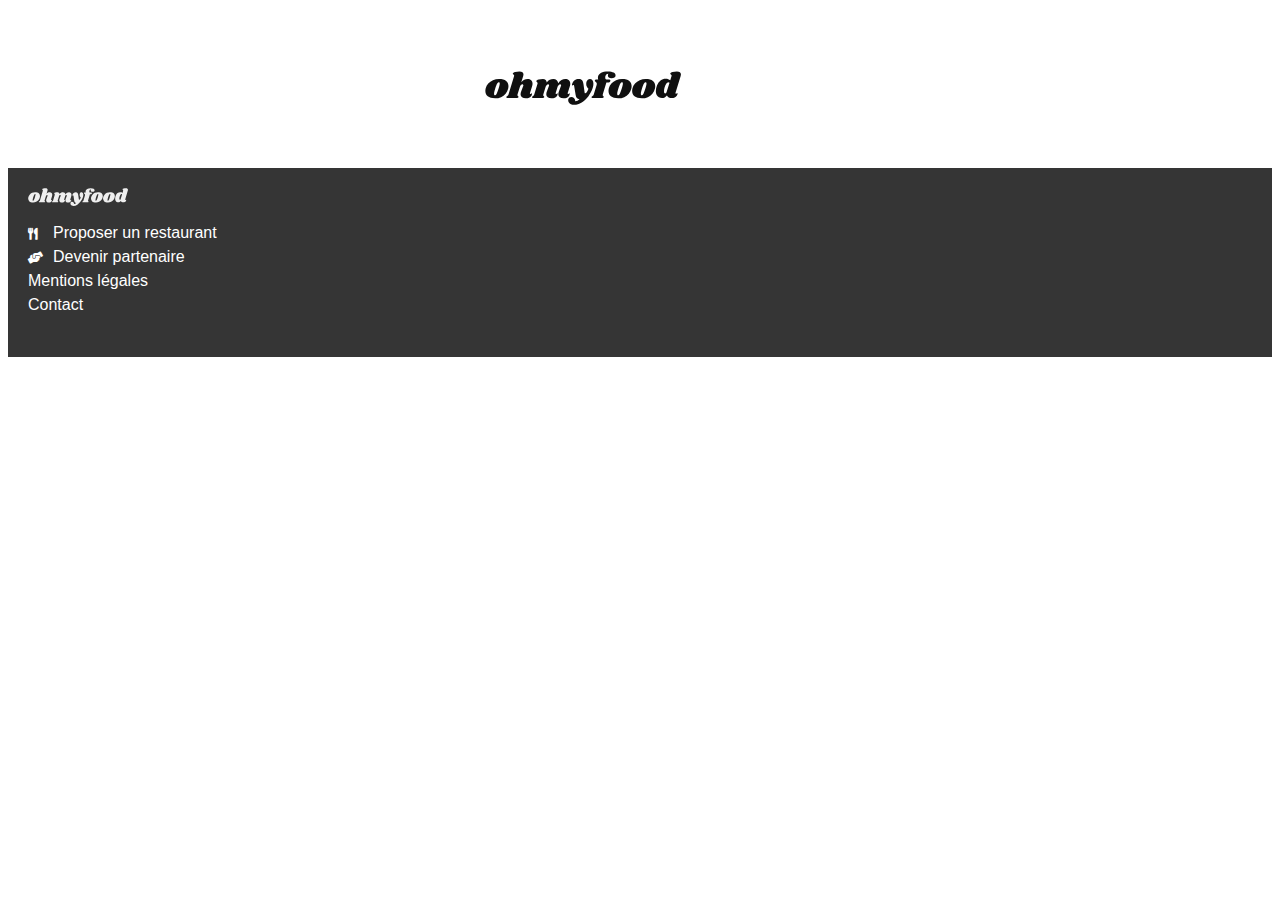
==== index.html @ 8a323921 "html" ====
<!DOCTYPE html>
<html lang=en>

<head>
  <meta charset="utf-8"> 
  <meta name="viewport" content="width=device-width, initial-scale=1">    
  <title>Oh my food!</title>
  <link rel="stylesheet" href="fontawesome-free-5.15.2-web/css/all.css">
  <link rel="preconnect" href="https://fonts.gstatic.com">
  <link href="https://fonts.googleapis.com/css2?family=Shrikhand&display=swap" rel="stylesheet">
  <link rel="stylesheet" href="CSS/desktop.css">      
  <link rel="stylesheet" media="all and (max-width: 768px)" href="CSS/tablette.css">
  <link rel="stylesheet" media="all and (max-width: 425px)" href="CSS/phone.css">
</head>
<body>

    <header>
       <img class="logo" src=" images/logo/ohmyfood@2x.svg" alt= "Logo"/>  
    </header>
    <main></main>
    <footer>      
       <img class="logo" src=" images/logo/ohmyfood@2x.svg" alt= "Logo"/>
       
       <a href="#"><i class="fas fa-utensils fa-xs"></i>Proposer un restaurant</a>
       <a href="#"><i class="fas fa-hands-helping fa-xs"></i>Devenir partenaire</a>
       <a href="#">Mentions légales</a>
       <a href="#">Contact</a>
      
    </footer>
</body>
</html>
---- CSS/desktop.css ----
header 
{
    display: flex;
    justify-content: center;
    padding: 5%;
}

footer 
{
    display: flex;
    flex-direction: column;
    background-color: #353535;
    padding: 20px;
    padding-bottom: 40px;
	
}

footer img
{
    filter: invert(1);
    width: 100px;
    padding-bottom: 15px;


}

footer a 
{
    color: white;
    padding: 3px 0px;
    text-decoration: none;
}

footer i
{
width:15px;
padding-right:10px;
}

*
{
    font-family: 'Roboto',sans-serif;
}

h1
{
    font-family: 'Shrikhand',sans-serif;
    font-weight: 100;

}

h3
{
   font-weight: 100;
   font-size: initial;
   
}

h4
{

margin:0px 0px 5px 0px;

}
header img
{


padding: 0px 30% 0px 20%;
}
header a
{
align-self: center;
color:black;
}


#CARTE
{
  background-color: #f6f6f6;
  border-radius: 30px 30px 0px 0px;
  padding: 10px;


}

#TITRE 
{
  display:flex;
  justify-content: space-between;
}

#TITRE a
{
  align-self: center;
  color:#959595; 
}

#COMMANDER {
    display: flex;
    justify-content: center;
    margin-bottom: 50px;
}
#COMMANDER input
{
  border-radius: 30px;
  color:white;
   background: linear-gradient(174deg,#FF79DA,#9356DC); 
  padding: 13px 40px;
  border: none;
  box-shadow: 1px 6px 14px grey;
}

section
{
  margin-bottom: 30px;
}
.CONTAINER
{
    margin-bottom: 15px;
}
article
{
  background-color:white ;
  border-radius: 15px;
  padding: 10px

}

.infos {
    display: flex;
    justify-content: space-between;
}

.DETAILS  
{
  color: grey;
}

.PRIX
{
  font-weight: bold;
}
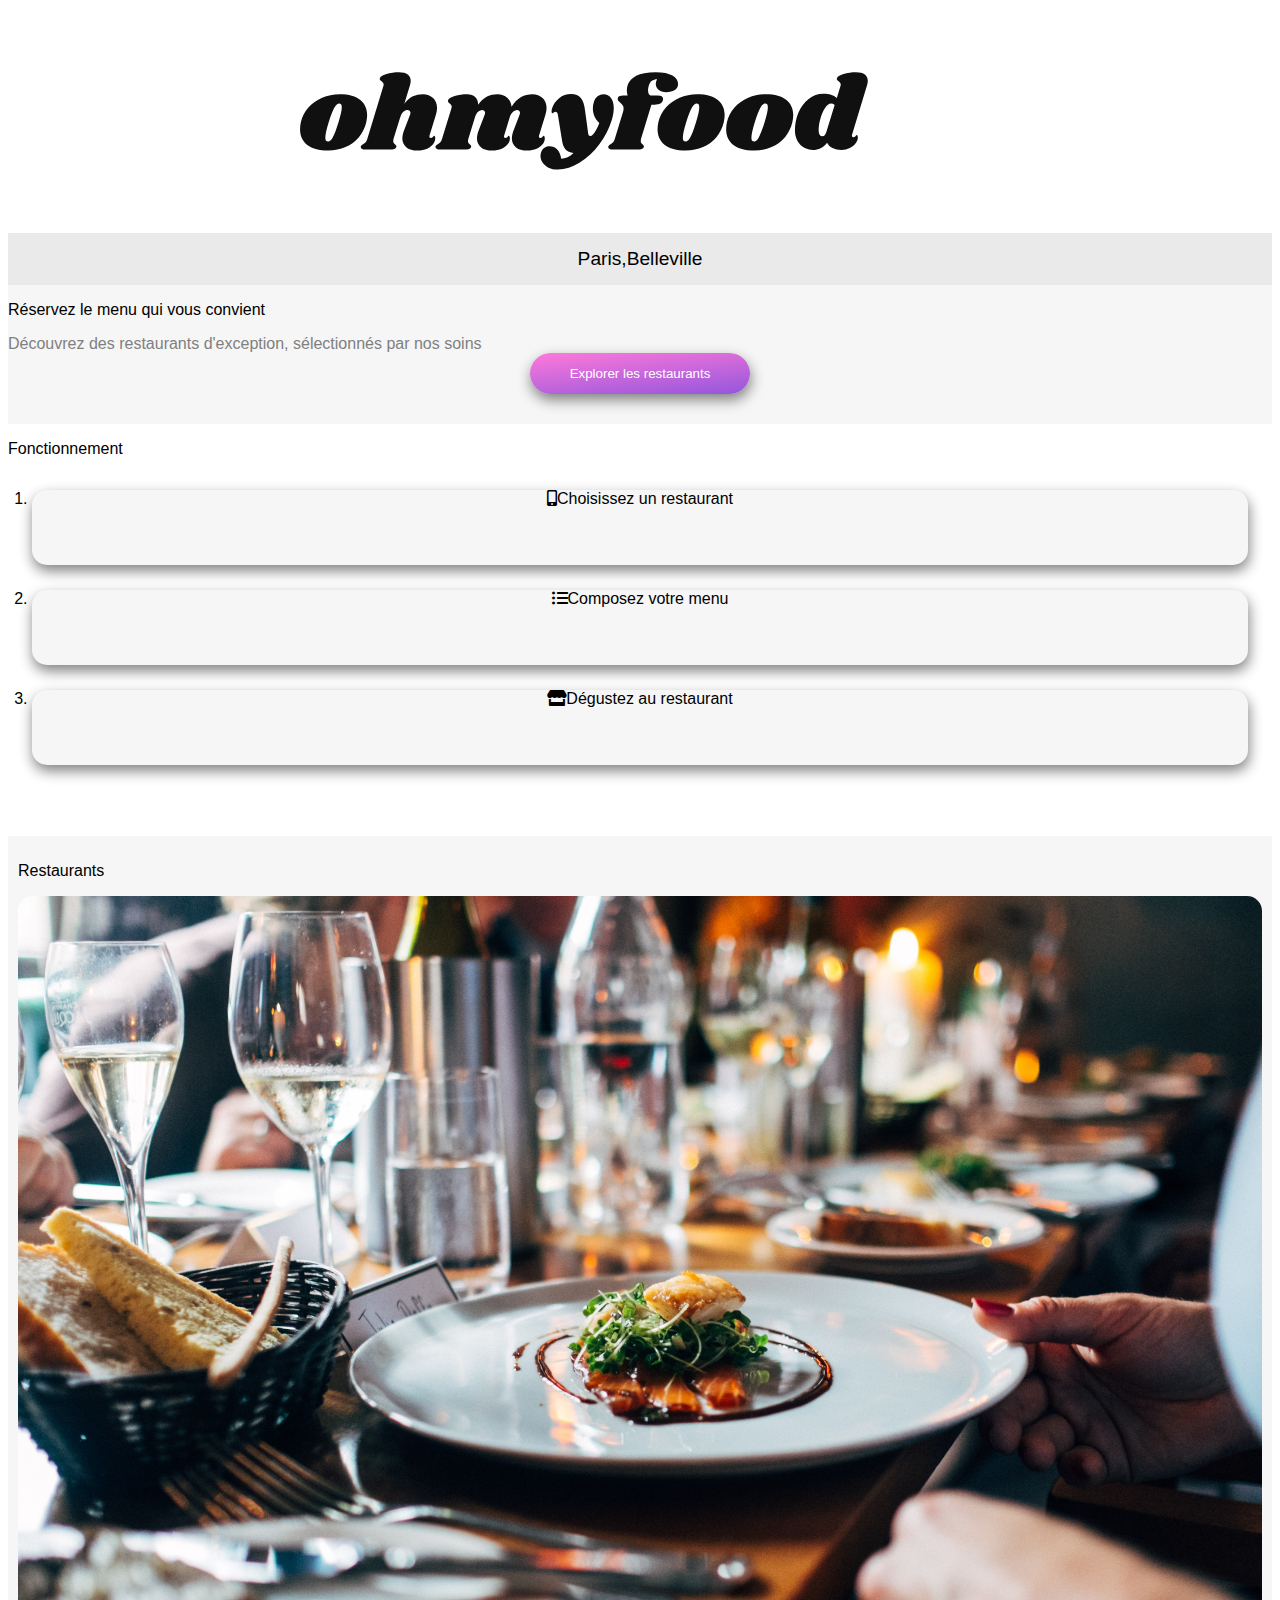
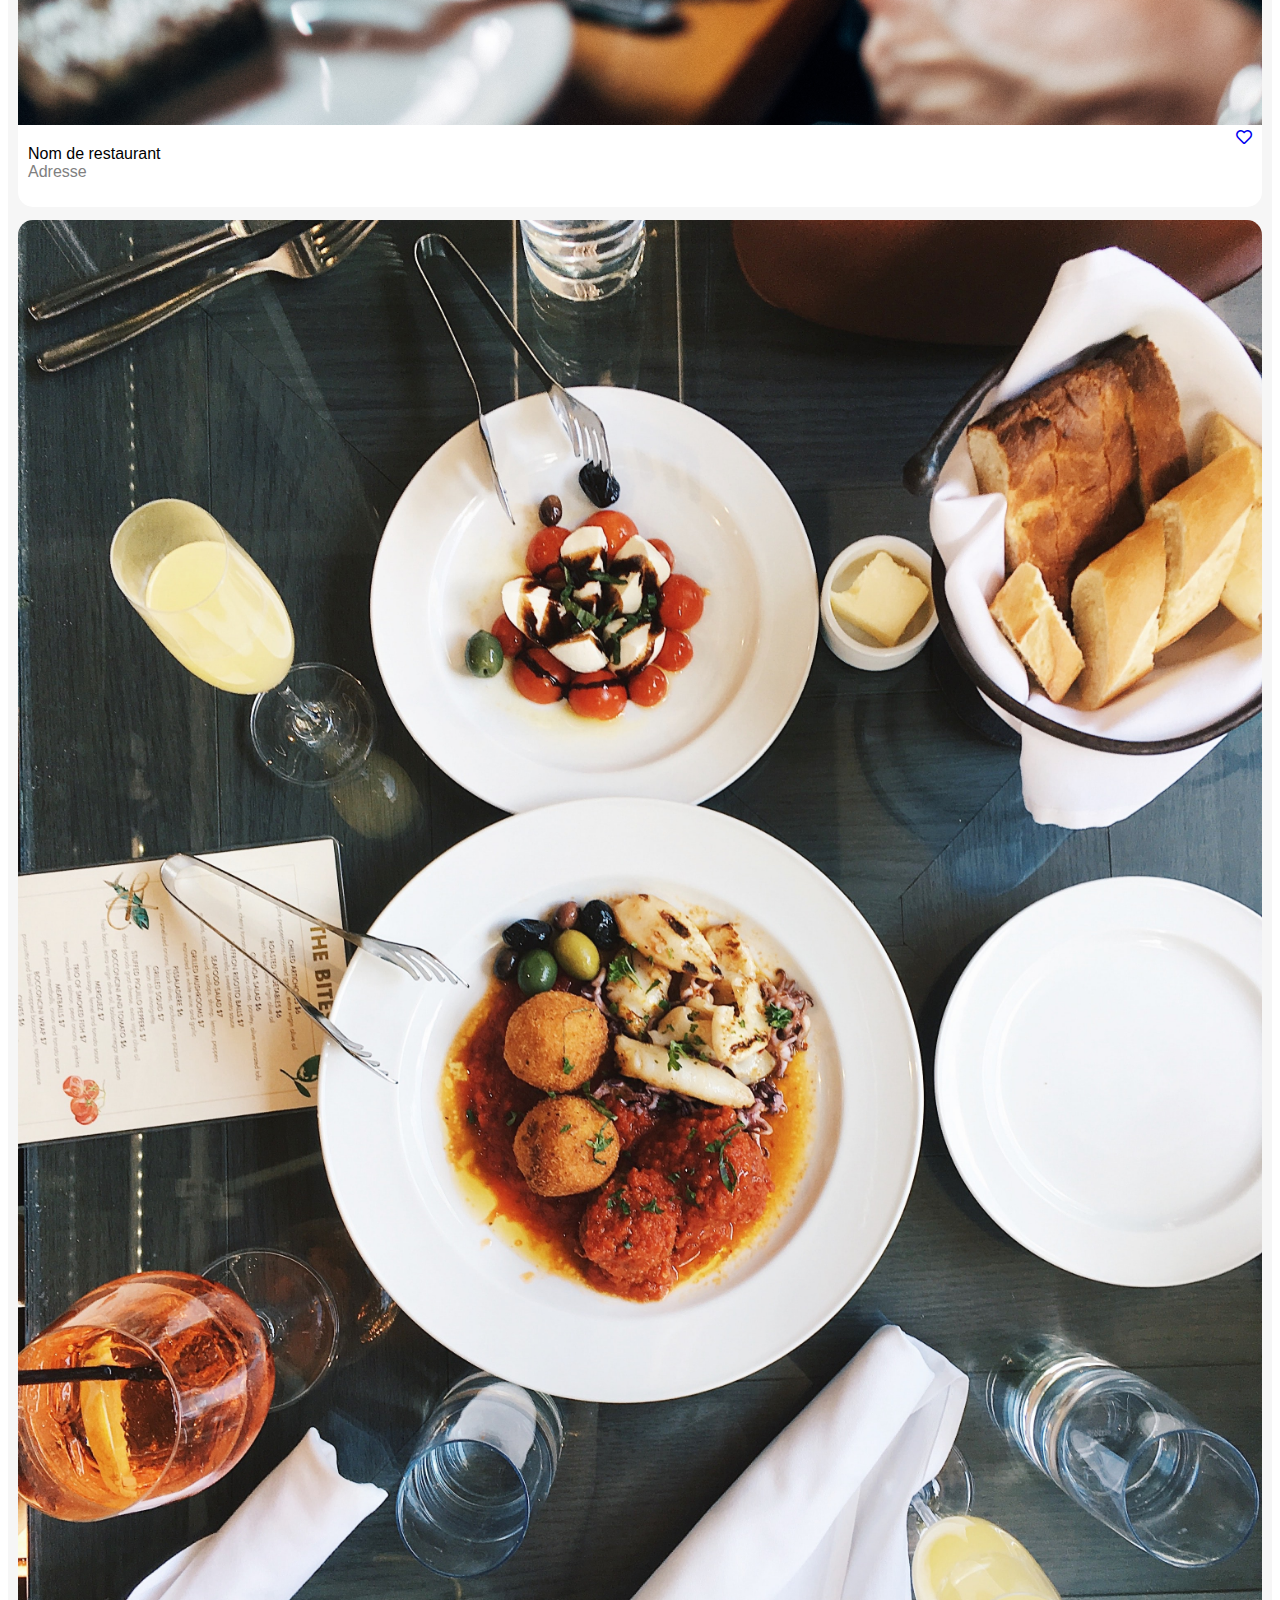
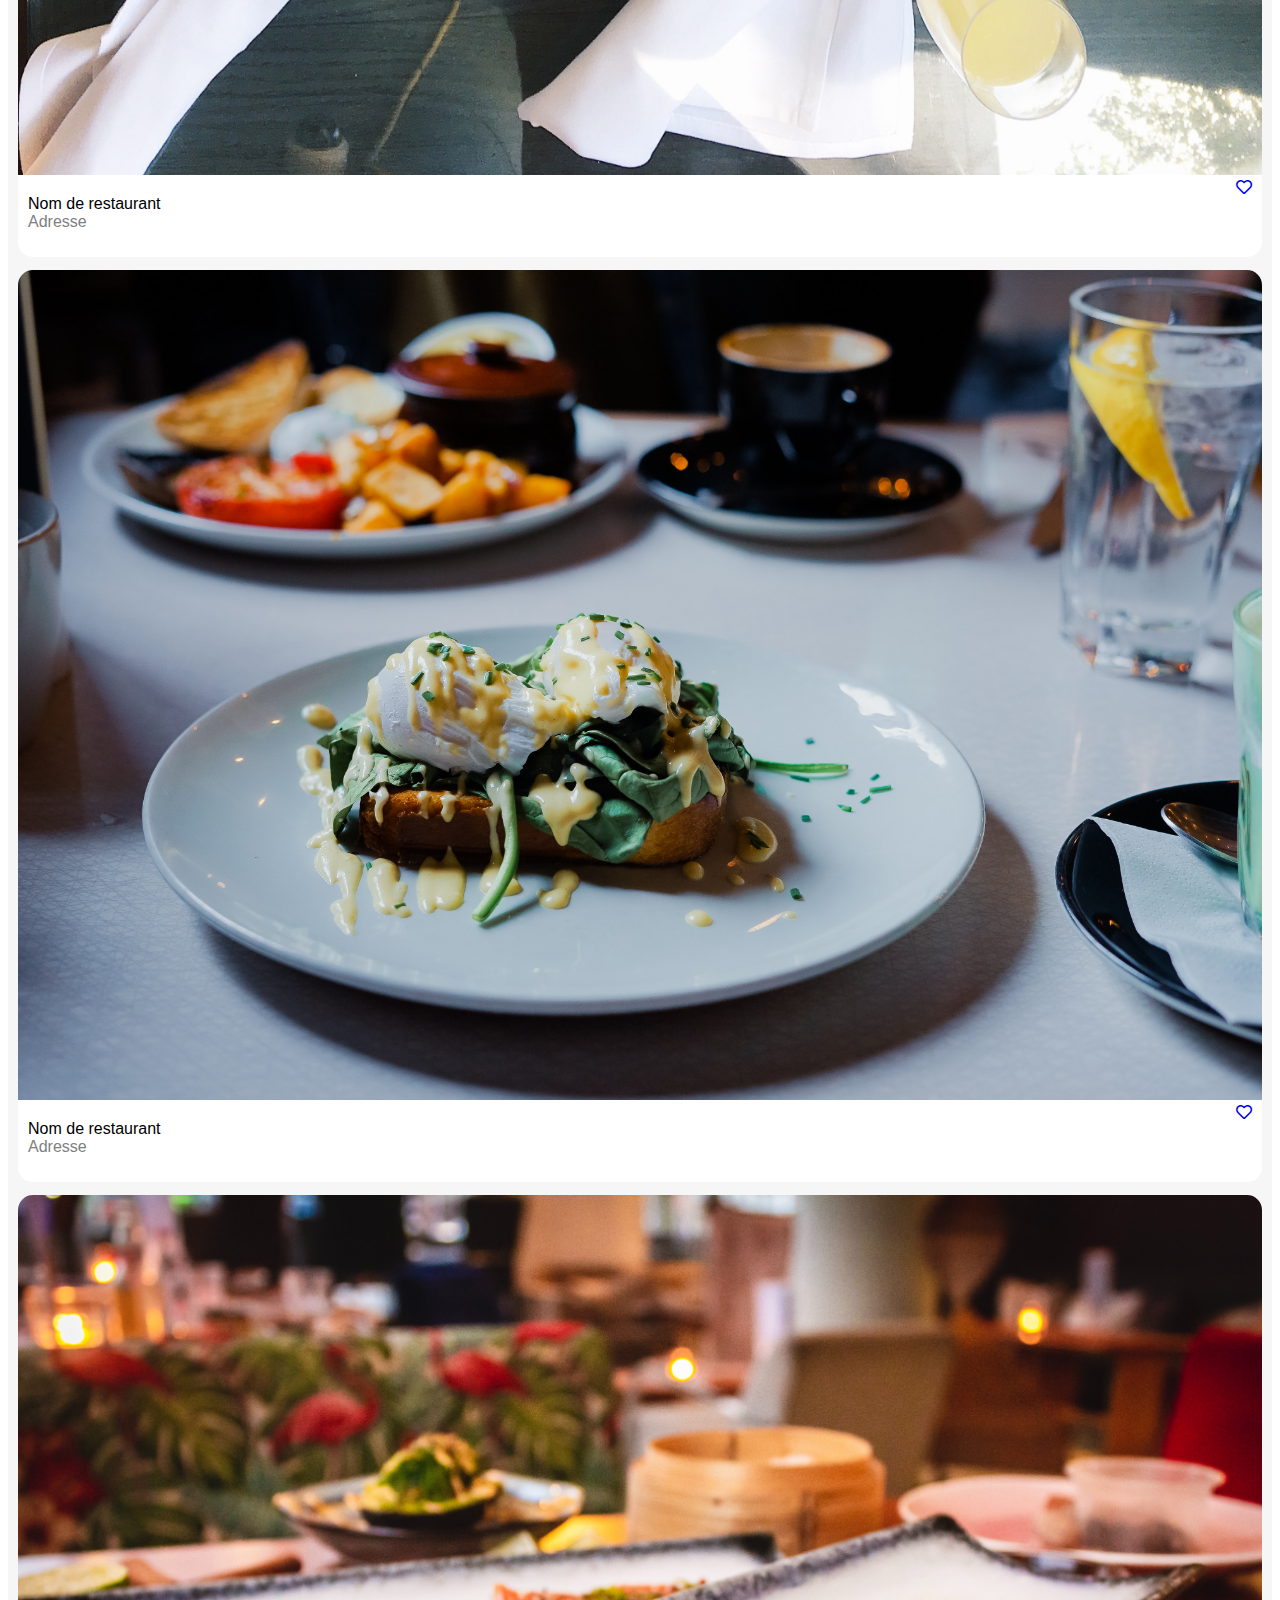
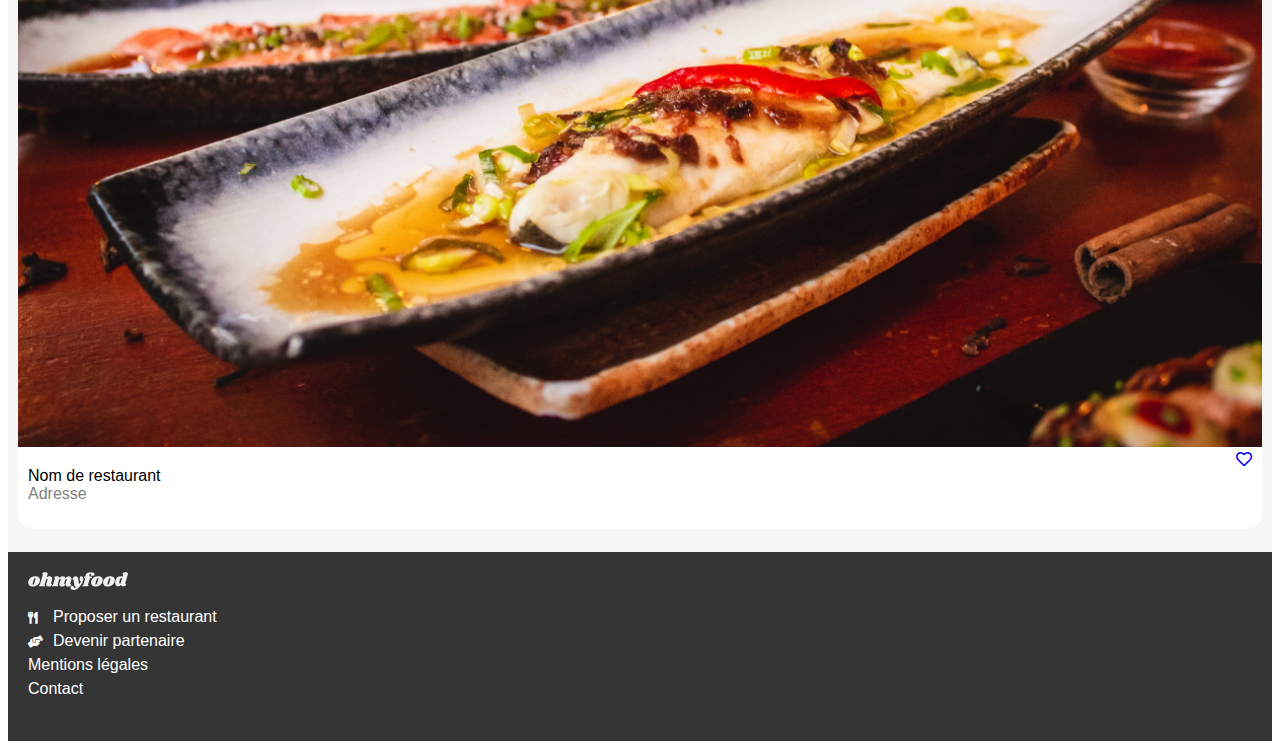
==== commit b4aee322: "animation" ====
--- a/index.html
+++ b/index.html
@@ -19,7 +19,87 @@
     <header>
        <img class="logo" src=" images/logo/ohmyfood@2x.svg" alt= "Logo"/>  
     </header>
-    <main></main>
+    <main>
+      <!--RECHERCHE-->
+      <section>
+        
+        <!--BARRE DE RECHERCHE-->
+        <input class="saisie" type="text" name="ville" placeholder="Paris,Belleville">
+        <!--Texte-->
+        <p>Réservez le menu qui vous convient</p>       
+        <!--Texte plus petit-->
+         <SPAN class="DETAILS"> Découvrez des restaurants d'exception, sélectionnés par nos soins <br></SPAN>
+        <input class="button accueil" type="button" value="Explorer les restaurants">
+        <!--BOUTON-->
+
+      </section>    
+      <!--FONCTIONNEMENT-->  
+      <section class="FONCTIONNEMENT">
+        
+        <p>Fonctionnement</p>
+        <ol class="ETAPE">
+
+          <li><i class="fas fa-mobile-alt"></i>Choisissez un restaurant</li>
+          <li><i class="fas fa-list-ul"></i>Composez votre menu</li>
+          <li><i class="fas fa-store"></i>Dégustez au restaurant</li>
+        
+        </ol>
+
+
+      </section>
+      <!--Restaurant-->
+      <section class="CARTE index">
+        <p>Restaurants</p>
+        <div class="RESTAURANT">
+          <article>
+            <div class="PR">
+              <img src="images/restaurants/lapalettedugout.jpg">
+            </div>
+            <div class="infos index">               
+              <p>Nom de restaurant <br> 
+                <span class="DETAILS">Adresse</span>
+              </p>
+              <a href="#"><i class="far fa-heart"></i></a>
+            </div>    
+          </article>
+          <article>
+            <div class="PR">
+              <img src="images/restaurants/lanoteenchante.jpg">
+            </div>
+            <div class="infos index">               
+              <p>Nom de restaurant <br> 
+                <span class="DETAILS">Adresse</span>
+              </p>
+              <a href="#"><i class="far fa-heart"></i></a>
+            </div>    
+          </article>
+          <article>
+            <div class="PR">
+              <img src="images/restaurants/alafrancaise.jpg">
+            </div>
+            <div class="infos index">               
+              <p>Nom de restaurant <br> 
+                <span class="DETAILS">Adresse</span>
+              </p>
+              <a href="#"><i class="far fa-heart"></i></a>
+            </div>    
+          </article>
+          <article>
+            <div class="PR">
+              <img src="images/restaurants/ledelicedessens.jpg">
+            </div>
+            <div class="infos index">               
+              <p>Nom de restaurant <br> 
+                <span class="DETAILS">Adresse</span>
+              </p>
+              <a href="#"><i class="far fa-heart"></i></a>
+            </div>    
+          </article>
+         
+        </div>
+      </section>
+
+    </main>
     <footer>      
        <img class="logo" src=" images/logo/ohmyfood@2x.svg" alt= "Logo"/>
        
--- a/CSS/desktop.css
+++ b/CSS/desktop.css
@@ -60,6 +60,7 @@
 {
 
 margin:0px 0px 5px 0px;
+padding: 10px 10px 0px 10px;
 
 }
 header img
@@ -75,19 +76,20 @@
 }
 
 
-#CARTE
+.CARTE
 {
   background-color: #f6f6f6;
   border-radius: 30px 30px 0px 0px;
   padding: 10px;
+  overflow: overlay;
 
 
 }
 
 #TITRE 
 {
-  display:flex;
   justify-content: space-between;
+  flex-direction: row;
 }
 
 #TITRE a
@@ -101,7 +103,7 @@
     justify-content: center;
     margin-bottom: 50px;
 }
-#COMMANDER input
+.button
 {
   border-radius: 30px;
   color:white;
@@ -109,27 +111,37 @@
   padding: 13px 40px;
   border: none;
   box-shadow: 1px 6px 14px grey;
+  width: fit-content;
+  align-self: center;
 }
 
 section
 {
-  margin-bottom: 30px;
+  padding-bottom: 30px;
+   background-color: #f6f6f6;
+   display: flex;
+    flex-direction: column;
+}
 }
 .CONTAINER
 {
-    margin-bottom: 15px;
+    margin-bottom: 30px;
 }
 article
 {
   background-color:white ;
   border-radius: 15px;
-  padding: 10px
+  margin-bottom:13px;
+  overflow: hidden;
 
 }
 
 .infos {
     display: flex;
     justify-content: space-between;
+    padding: 0px 10px 10px 10px;
+
+
 }
 
 .DETAILS  
@@ -140,4 +152,58 @@
 .PRIX
 {
   font-weight: bold;
+}
+
+img
+{
+  width: 100%;
+  object-fit: cover;
+
+}
+
+#BANDEROLE
+{
+  height: 13em;
+}
+
+::placeholder
+{
+color: black ;
+text-align: center;
+
+}
+.saisie
+{
+  background-color: #eaeaea ;
+  border:none;
+      min-height: 50px;
+    font-size: larger;
+
+}
+
+.FONCTIONNEMENT
+{
+  background-color: white;
+
+}
+
+  .index
+{
+  border-radius: 0px;
+
+}
+
+li
+{
+  background-color: #f6f6f6;
+  margin-bottom: 25px;
+  min-height: 75px;
+  box-shadow: 1px 6px 14px grey;
+  border-radius:15px;
+    text-align: center;
+
+}
+
+.ETAPE {
+    padding: 0px 24px;
 }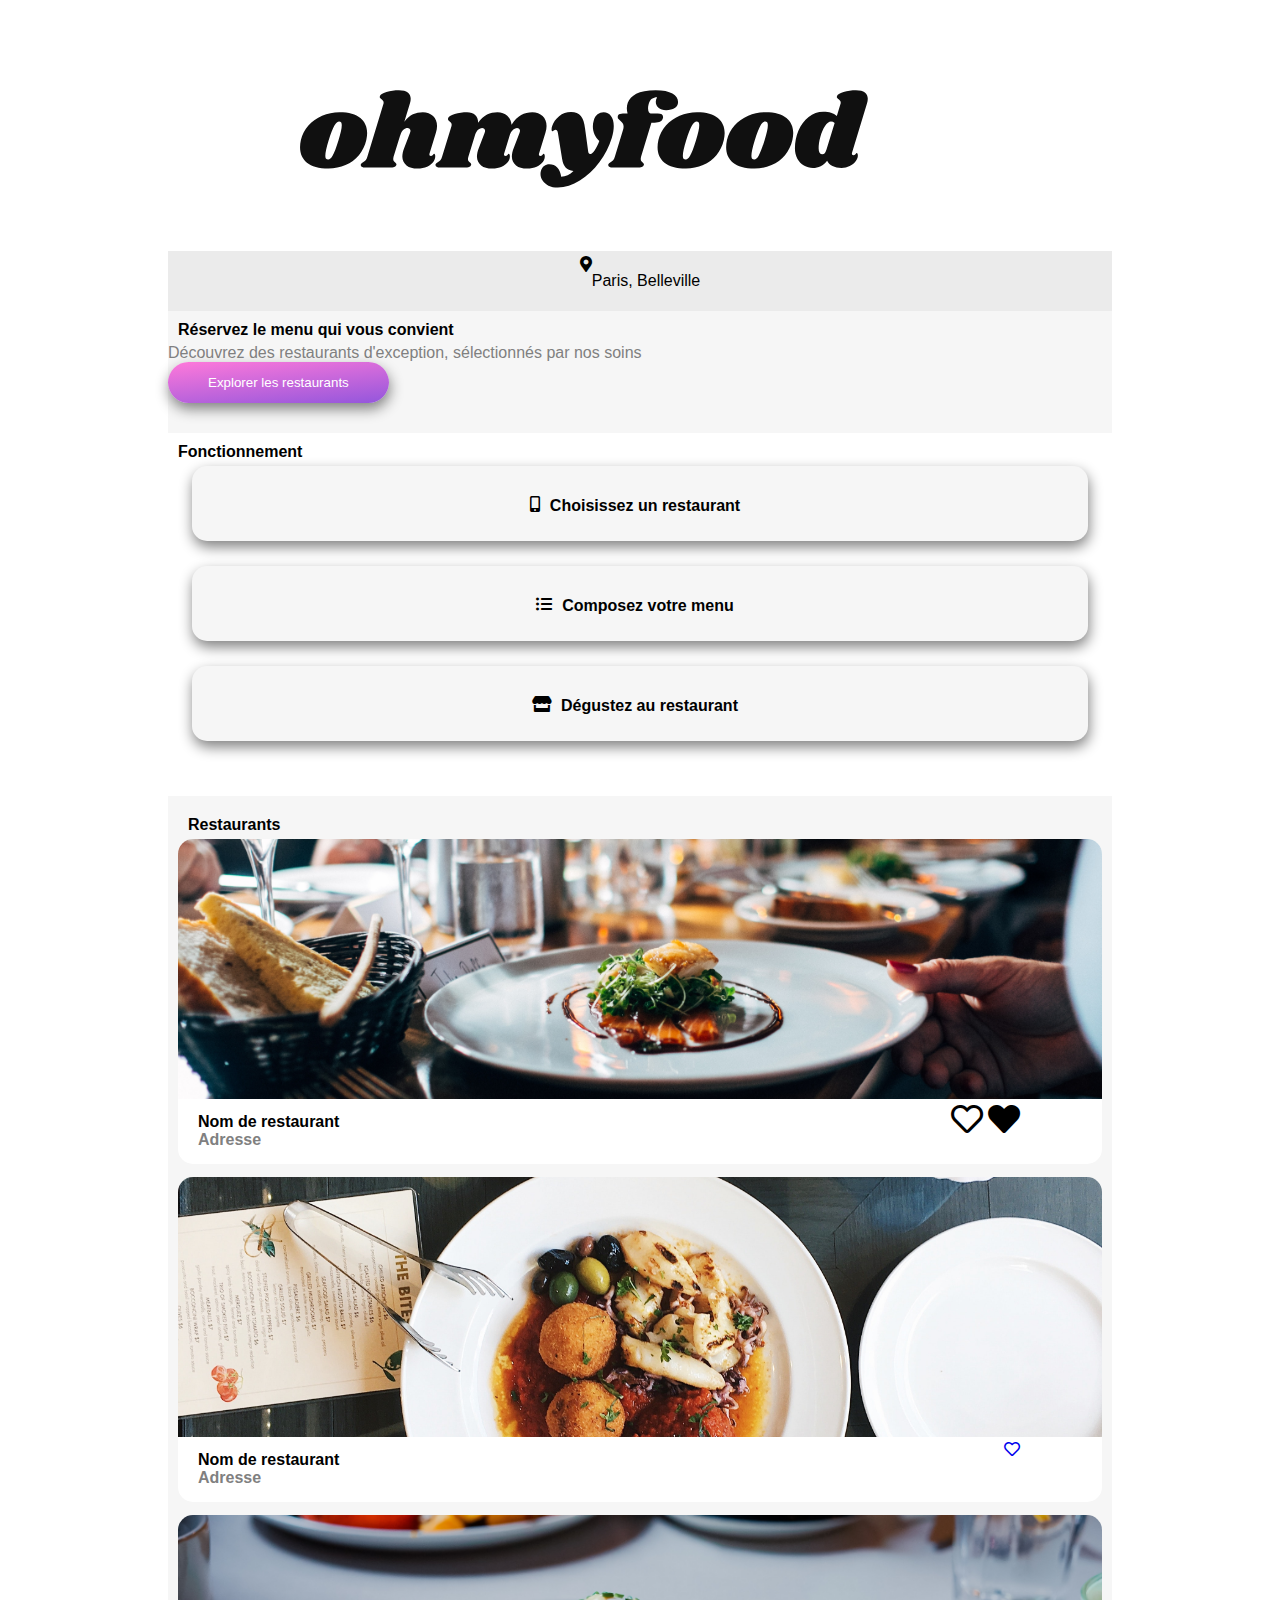
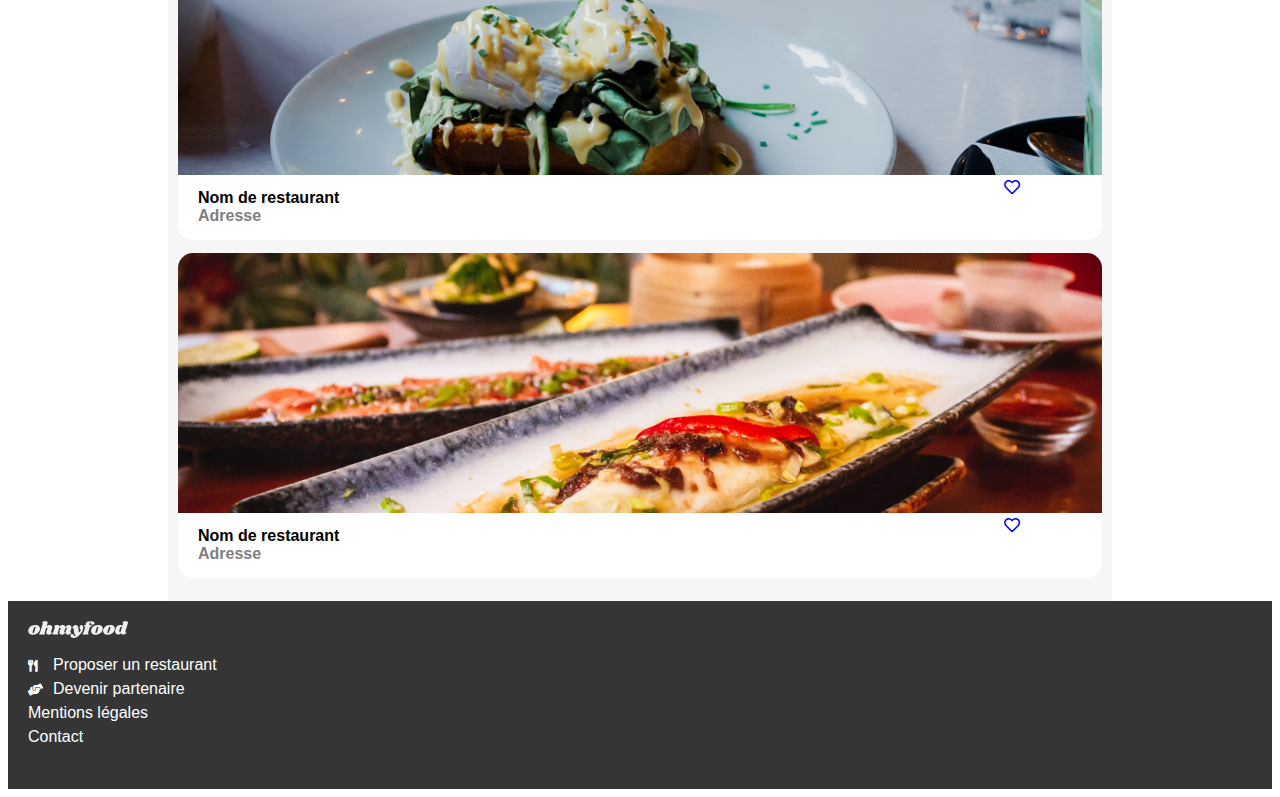
==== commit 1cc0fb82: "xx" ====
--- a/index.html
+++ b/index.html
@@ -10,12 +10,16 @@
   <link rel="stylesheet" href="fontawesome-free-5.15.2-web/css/all.css">
   <link rel="preconnect" href="https://fonts.gstatic.com">
   <link href="https://fonts.googleapis.com/css2?family=Shrikhand&display=swap" rel="stylesheet">
-  <link rel="stylesheet" href="CSS/desktop.css">      
+  <link rel="stylesheet" href="CSS/main.css">      
   <link rel="stylesheet" media="all and (max-width: 768px)" href="CSS/tablette.css">
   <link rel="stylesheet" media="all and (max-width: 425px)" href="CSS/phone.css">
 </head>
 <body>
-
+    <div class="loader">
+      <img class="logo" src=" images/logo/ohmyfood@2x.svg" alt= "Logo"/> 
+      <div class="loader loader__animation">        
+      </div>
+    </div>
     <header>
        <img class="logo" src=" images/logo/ohmyfood@2x.svg" alt= "Logo"/>  
     </header>
@@ -24,9 +28,12 @@
       <section>
         
         <!--BARRE DE RECHERCHE-->
-        <input class="saisie" type="text" name="ville" placeholder="Paris,Belleville">
+        <div class="loc" >
+          <i class="fa-map-marker-alt fas local__icon" aria-hidden="true"></i>
+          <p>Paris, Belleville</p>
+      </div>
         <!--Texte-->
-        <p>Réservez le menu qui vous convient</p>       
+        <h4>Réservez le menu qui vous convient</h4>       
         <!--Texte plus petit-->
          <SPAN class="DETAILS"> Découvrez des restaurants d'exception, sélectionnés par nos soins <br></SPAN>
         <input class="button accueil" type="button" value="Explorer les restaurants">
@@ -36,30 +43,34 @@
       <!--FONCTIONNEMENT-->  
       <section class="FONCTIONNEMENT">
         
-        <p>Fonctionnement</p>
-        <ol class="ETAPE">
+        <h4>Fonctionnement</h4>
+        <div class="ETAPE">
 
-          <li><i class="fas fa-mobile-alt"></i>Choisissez un restaurant</li>
-          <li><i class="fas fa-list-ul"></i>Composez votre menu</li>
-          <li><i class="fas fa-store"></i>Dégustez au restaurant</li>
+          <span class="fac"><i class="fas fa-mobile-alt"></i><h4>Choisissez un restaurant</h4></span>
+          <span class="fac"><i class="fas fa-list-ul"></i><h4>Composez votre menu</h4></span>
+          <span class="fac"><i class="fas fa-store"></i><h4>Dégustez au restaurant</h4></span>
         
-        </ol>
+        </div>
 
 
       </section>
       <!--Restaurant-->
       <section class="CARTE index">
-        <p>Restaurants</p>
+        <h4>Restaurants</h4>
         <div class="RESTAURANT">
           <article>
             <div class="PR">
               <img src="images/restaurants/lapalettedugout.jpg">
+           
             </div>
             <div class="infos index">               
-              <p>Nom de restaurant <br> 
+              <h4>Nom de restaurant <br> 
                 <span class="DETAILS">Adresse</span>
-              </p>
-              <a href="#"><i class="far fa-heart"></i></a>
+              </h4>
+              <div class="coeur"> 
+                <i class="card__like fa-2x fa-heart far menu__like menu__like--noBg" aria-hidden="true"></i>
+                <i class="card__like fa-2x fa-heart fas menu__like menu__like--bg" aria-hidden="true"></i> 
+              </div>
             </div>    
           </article>
           <article>
@@ -67,9 +78,9 @@
               <img src="images/restaurants/lanoteenchante.jpg">
             </div>
             <div class="infos index">               
-              <p>Nom de restaurant <br> 
+              <h4>Nom de restaurant <br> 
                 <span class="DETAILS">Adresse</span>
-              </p>
+              </h4> 
               <a href="#"><i class="far fa-heart"></i></a>
             </div>    
           </article>
@@ -78,9 +89,9 @@
               <img src="images/restaurants/alafrancaise.jpg">
             </div>
             <div class="infos index">               
-              <p>Nom de restaurant <br> 
+              <h4>Nom de restaurant <br> 
                 <span class="DETAILS">Adresse</span>
-              </p>
+              </h4>
               <a href="#"><i class="far fa-heart"></i></a>
             </div>    
           </article>
@@ -89,9 +100,9 @@
               <img src="images/restaurants/ledelicedessens.jpg">
             </div>
             <div class="infos index">               
-              <p>Nom de restaurant <br> 
+              <h4>Nom de restaurant <br> 
                 <span class="DETAILS">Adresse</span>
-              </p>
+              </h4>
               <a href="#"><i class="far fa-heart"></i></a>
             </div>    
           </article>
@@ -106,7 +117,7 @@
        <a href="#"><i class="fas fa-utensils fa-xs"></i>Proposer un restaurant</a>
        <a href="#"><i class="fas fa-hands-helping fa-xs"></i>Devenir partenaire</a>
        <a href="#">Mentions légales</a>
-       <a href="#">Contact</a>
+       <a href="mailto:xxx@yz.org">Contact</a>
       
     </footer>
 </body>
--- a/CSS/main.css
+++ b/CSS/main.css
@@ -0,0 +1,268 @@
+@media (min-width: 769px) {
+  main {
+    margin: 0em 10em; } }
+@keyframes spin {
+  0% {
+    transform: rotate(0deg);
+    width: 100px;
+    height: 100px;
+    border: 10px solid transparent;
+    border-top: 10px solid violet;
+    border-bottom: 10px solid green;
+    margin: auto;
+    position: absolute; }
+  100% {
+    transform: rotate(360deg); } }
+@keyframes loader {
+  0% {
+    opacity: 100%;
+    position: fixed;
+    width: 100%;
+    height: 100%; }
+  100% {
+    opacity: 0%; } }
+@keyframes rot {
+  0% {
+    transform: rotate(0deg); }
+  100% {
+    transform: rotate(360deg); } }
+@keyframes app {
+  0% {
+    width: 0%;
+    z-index: 0; }
+  100% {
+    width: 10%;
+    z-index: 1; } }
+@keyframes slide {
+  0% {
+    opacity: 0%;
+    transform: translate(0px, 20%); }
+  25% {
+    opacity: 25%; }
+  50% {
+    opacity: 50%; }
+  100% {
+    opacity: 100%; } }
+header {
+  display: flex;
+  justify-content: center;
+  padding: 5%; }
+  header img {
+    padding: 0pc 30% 0px 20%; }
+  header a {
+    align-self: center;
+    color: black; }
+
+footer {
+  display: flex;
+  flex-direction: column;
+  background-color: #353535;
+  padding: 20px;
+  padding-bottom: 40px; }
+  footer img {
+    filter: invert(1);
+    width: 100px;
+    padding-bottom: 15px; }
+  footer a {
+    color: white;
+    padding: 3px 0px;
+    text-decoration: none; }
+    footer a:active {
+      background-color: blueviolet; }
+  footer i {
+    width: 15px;
+    padding-right: 10px; }
+
+* {
+  font-family: 'Roboto',sans-serif; }
+
+h1 {
+  font-family: 'Shrikhand',sans-serif;
+  font-weight: 100; }
+
+h3 {
+  font-weight: 100;
+  font-size: initial; }
+
+h4 {
+  margin: 0px 0px 5px 0px;
+  padding: 10px 10px 0px 10px; }
+
+.loc {
+  display: flex;
+  justify-content: center;
+  background-color: #ebebeb;
+  padding: 5px; }
+
+.CARTE {
+  background-color: #f6f6f6;
+  border-radius: 30px 30px 0px 0px;
+  padding: 10px;
+  overflow: overlay; }
+
+#TITRE {
+  justify-content: space-between;
+  display: flex; }
+  #TITRE a {
+    align-self: center;
+    color: #959595; }
+
+#COMMANDER {
+  display: flex;
+  justify-content: center;
+  margin-bottom: 50px; }
+
+.button {
+  border-radius: 30px;
+  color: white;
+  background: linear-gradient(174deg, #FF79DA, #9356DC);
+  padding: 13px 40px;
+  border: none;
+  box-shadow: 1px 6px 14px grey;
+  width: fit-content;
+  align-self: center; }
+  .button:hover {
+    background: linear-gradient(177deg, #FF79DA, #3b1e5e);
+    box-shadow: 1px 6px 14px #3c1c1c; }
+
+section {
+  padding-bottom: 30px;
+  background-color: #f6f6f6; }
+
+.CONTAINER {
+  margin-bottom: 30px; }
+
+article {
+  background-color: white;
+  border-radius: 15px;
+  margin-bottom: 13px;
+  overflow: hidden; }
+
+.CONTAINER article {
+  display: flex;
+  justify-content: space-between;
+  animation: slide 3s;
+  box-shadow: 0 0 10px #0000002e; }
+  .CONTAINER article .DETAILS {
+    margin: 0px 0px 5px 0px;
+    padding: 10px 10px 0px 10px; }
+  .CONTAINER article:hover .coche {
+    animation: app 0.35s linear;
+    display: inherit; }
+  .CONTAINER article:hover i {
+    animation: rot 0.5s linear; }
+
+.infos {
+  width: 90%;
+  padding: 0px 10px 10px 10px;
+  display: flex;
+  justify-content: space-between; }
+
+.DETAILS {
+  color: grey; }
+
+.PRIX {
+  font-weight: bold;
+  align-self: center;
+  margin: auto; }
+
+img {
+  width: 100%;
+  object-fit: cover; }
+
+#BANDEROLE {
+  height: 13em; }
+
+::placeholder {
+  color: black;
+  text-align: center; }
+
+.saisie {
+  background-color: #eaeaea;
+  border: none;
+  min-height: 50px;
+  font-size: larger; }
+  .saisie:before {
+    content: "\f3c5";
+    font-family: 'Font Awesome 5 Free'; }
+
+.FONCTIONNEMENT {
+  background-color: white; }
+
+.index {
+  border-radius: 0px; }
+
+.fac {
+  display: flex;
+  background-color: #f6f6f6;
+  margin-bottom: 25px;
+  min-height: 75px;
+  box-shadow: 1px 6px 14px grey;
+  border-radius: 15px;
+  justify-content: center;
+  align-items: center; }
+
+.ETAPE {
+  padding: 0px 24px;
+  display: flex;
+  flex-direction: column;
+  justify-content: space-around; }
+
+.PR img {
+  max-height: 260px; }
+
+.far:hover {
+  color: red;
+  cursor: pointer; }
+
+.loader {
+  background-color: white;
+  animation: loader 3s; }
+  .loader img {
+    width: 0px;
+    height: 0px;
+    padding: 0px 10% 0px 10%;
+    top: 10em; }
+
+.loader__animation {
+  border-radius: 50%;
+  top: 0;
+  right: 0;
+  bottom: 0;
+  left: 0;
+  animation: spin 2.5s linear; }
+
+.test:after {
+  content: "";
+  width: 2.5rem;
+  height: 0.25rem;
+  background-color: #99e2d0;
+  position: absolute;
+  left: 178px;
+  bottom: 0px; }
+
+.coche {
+  background-color: #99e2d0;
+  height: 4em;
+  width: 10%;
+  display: none; }
+  .coche i {
+    color: #99e2d0;
+    background-color: white;
+    border-radius: 50%;
+    padding: 5px;
+    margin: 20px; }
+
+.delay_1 {
+  animation-delay: 0s; }
+
+.delay_2 {
+  animation-delay: 0.5s; }
+
+.delay_3 {
+  animation-delay: 1s; }
+
+.delay_4 {
+  animation-delay: 1.5s; }
+
+/*# sourceMappingURL=main.css.map */
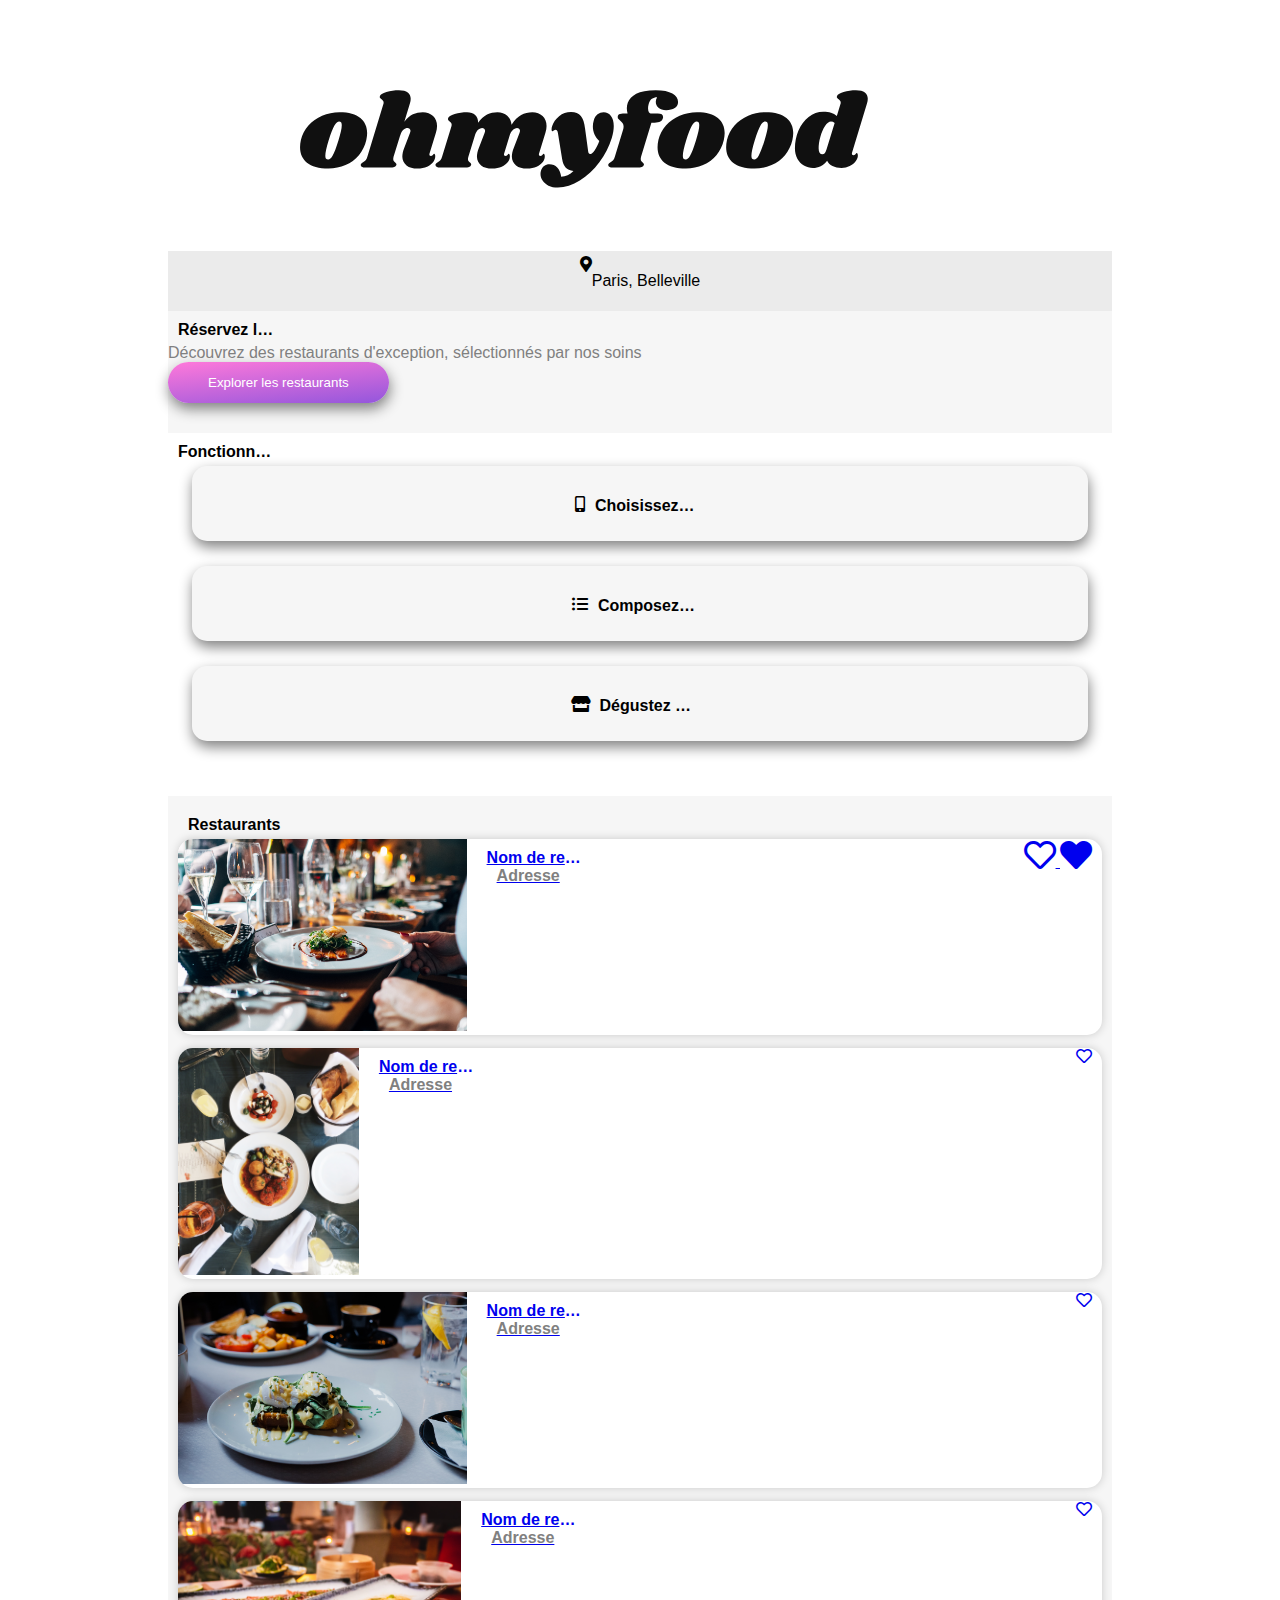
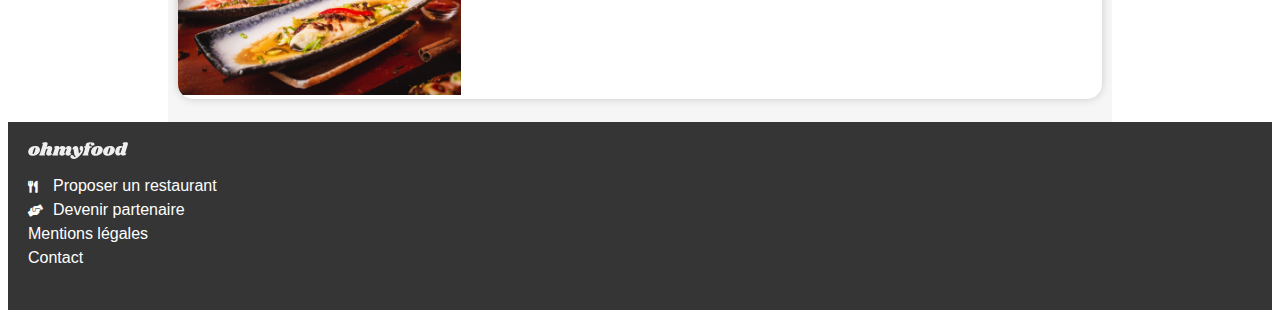
==== commit 3fde5e90: "barre verte sous menu" ====
--- a/index.html
+++ b/index.html
@@ -58,6 +58,7 @@
       <section class="CARTE index">
         <h4>Restaurants</h4>
         <div class="RESTAURANT">
+         <a href="lapalettedugout.html">
           <article>
             <div class="PR">
               <img src="images/restaurants/lapalettedugout.jpg">
@@ -73,6 +74,8 @@
               </div>
             </div>    
           </article>
+        </a>
+        <a href="lanoteenchnte.html">
           <article>
             <div class="PR">
               <img src="images/restaurants/lanoteenchante.jpg">
@@ -84,7 +87,9 @@
               <a href="#"><i class="far fa-heart"></i></a>
             </div>    
           </article>
-          <article>
+        </a>
+        <a href="alafrancaise.html">
+          <article >
             <div class="PR">
               <img src="images/restaurants/alafrancaise.jpg">
             </div>
@@ -95,6 +100,8 @@
               <a href="#"><i class="far fa-heart"></i></a>
             </div>    
           </article>
+        </a> 
+        <a href="ledelicedessens.html">
           <article>
             <div class="PR">
               <img src="images/restaurants/ledelicedessens.jpg">
@@ -106,7 +113,7 @@
               <a href="#"><i class="far fa-heart"></i></a>
             </div>    
           </article>
-         
+        </a>
         </div>
       </section>
 
--- a/CSS/main.css
+++ b/CSS/main.css
@@ -19,6 +19,10 @@
     position: fixed;
     width: 100%;
     height: 100%; }
+  40% {
+    opacity: 70%; }
+  80% {
+    opacity: 40%; }
   100% {
     opacity: 0%; } }
 @keyframes rot {
@@ -86,7 +90,11 @@
 
 h4 {
   margin: 0px 0px 5px 0px;
-  padding: 10px 10px 0px 10px; }
+  padding: 10px 10px 0px 10px;
+  width: 100px;
+  white-space: nowrap;
+  overflow: hidden;
+  text-overflow: ellipsis; }
 
 .loc {
   display: flex;
@@ -98,7 +106,8 @@
   background-color: #f6f6f6;
   border-radius: 30px 30px 0px 0px;
   padding: 10px;
-  overflow: overlay; }
+  overflow: overlay;
+  position: relative; }
 
 #TITRE {
   justify-content: space-between;
@@ -136,20 +145,18 @@
   background-color: white;
   border-radius: 15px;
   margin-bottom: 13px;
-  overflow: hidden; }
-
-.CONTAINER article {
+  overflow: hidden;
   display: flex;
   justify-content: space-between;
   animation: slide 3s;
   box-shadow: 0 0 10px #0000002e; }
-  .CONTAINER article .DETAILS {
+  article .DETAILS {
     margin: 0px 0px 5px 0px;
     padding: 10px 10px 0px 10px; }
-  .CONTAINER article:hover .coche {
+  article:hover .coche {
     animation: app 0.35s linear;
     display: inherit; }
-  .CONTAINER article:hover i {
+  article:hover i {
     animation: rot 0.5s linear; }
 
 .infos {
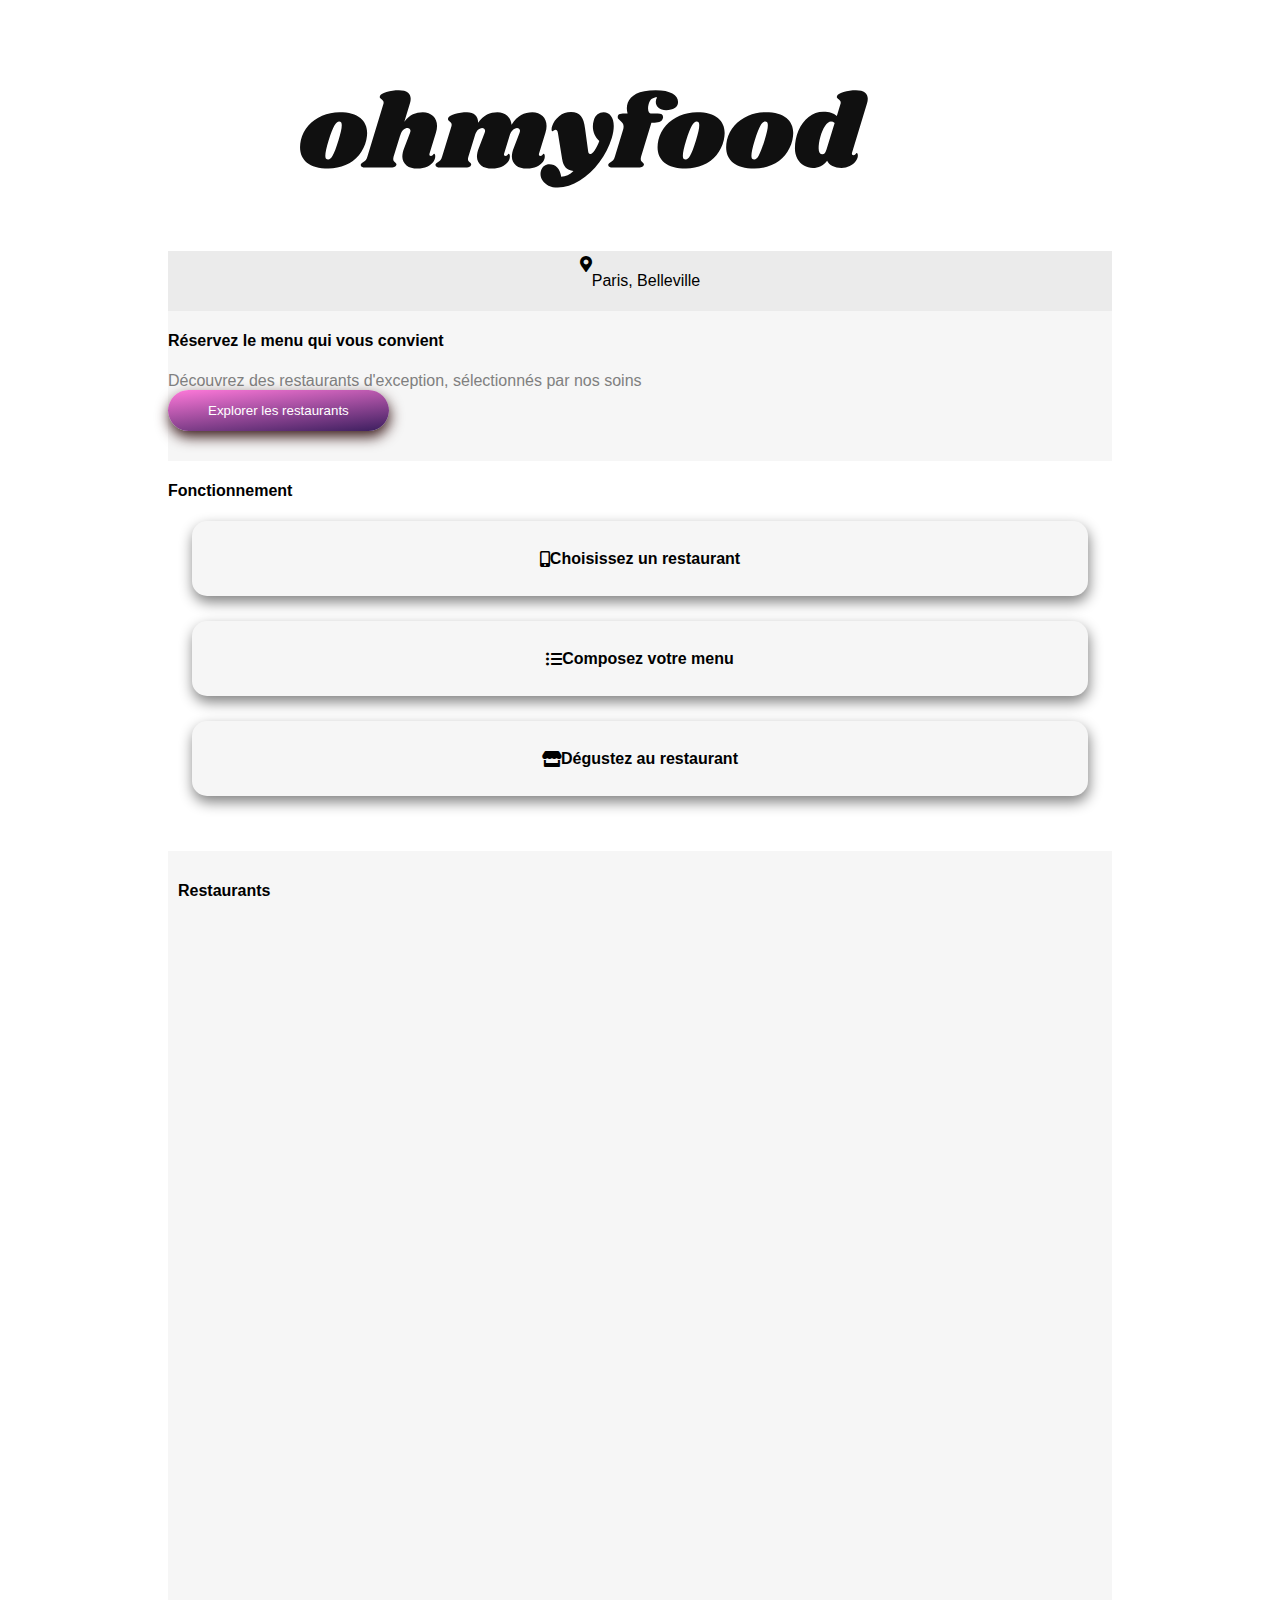
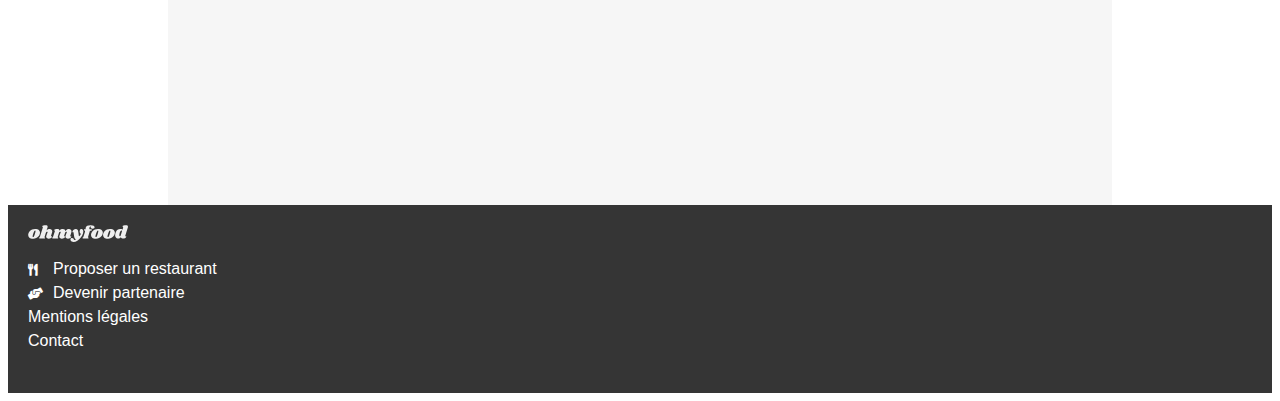
==== commit 97b2c4b1: "animation coeur" ====
--- a/index.html
+++ b/index.html
@@ -11,9 +11,7 @@
   <link rel="preconnect" href="https://fonts.gstatic.com">
   <link href="https://fonts.googleapis.com/css2?family=Shrikhand&display=swap" rel="stylesheet">
   <link rel="stylesheet" href="CSS/main.css">      
-  <link rel="stylesheet" media="all and (max-width: 768px)" href="CSS/tablette.css">
-  <link rel="stylesheet" media="all and (max-width: 425px)" href="CSS/phone.css">
-</head>
+ 
 <body>
     <div class="loader">
       <img class="logo" src=" images/logo/ohmyfood@2x.svg" alt= "Logo"/> 
@@ -83,9 +81,13 @@
             <div class="infos index">               
               <h4>Nom de restaurant <br> 
                 <span class="DETAILS">Adresse</span>
-              </h4> 
-              <a href="#"><i class="far fa-heart"></i></a>
+              </h4>
+              <div class="coeur"> 
+                <i class="card__like fa-2x fa-heart far menu__like menu__like--noBg" aria-hidden="true"></i>
+                <i class="card__like fa-2x fa-heart fas menu__like menu__like--bg" aria-hidden="true"></i> 
+              </div>
             </div>    
+
           </article>
         </a>
         <a href="alafrancaise.html">
@@ -97,8 +99,12 @@
               <h4>Nom de restaurant <br> 
                 <span class="DETAILS">Adresse</span>
               </h4>
-              <a href="#"><i class="far fa-heart"></i></a>
+              <div class="coeur"> 
+                <i class="card__like fa-2x fa-heart far menu__like menu__like--noBg" aria-hidden="true"></i>
+                <i class="card__like fa-2x fa-heart fas menu__like menu__like--bg" aria-hidden="true"></i> 
+              </div>
             </div>    
+    
           </article>
         </a> 
         <a href="ledelicedessens.html">
@@ -110,8 +116,12 @@
               <h4>Nom de restaurant <br> 
                 <span class="DETAILS">Adresse</span>
               </h4>
-              <a href="#"><i class="far fa-heart"></i></a>
+              <div class="coeur"> 
+                <i class="card__like fa-2x fa-heart far menu__like menu__like--noBg" aria-hidden="true"></i>
+                <i class="card__like fa-2x fa-heart fas menu__like menu__like--bg" aria-hidden="true"></i> 
+              </div>
             </div>    
+    
           </article>
         </a>
         </div>
@@ -124,7 +134,7 @@
        <a href="#"><i class="fas fa-utensils fa-xs"></i>Proposer un restaurant</a>
        <a href="#"><i class="fas fa-hands-helping fa-xs"></i>Devenir partenaire</a>
        <a href="#">Mentions légales</a>
-       <a href="mailto:xxx@yz.org">Contact</a>
+       <a href="mailto:contact@ohmyfood.fr">Contact</a>
       
     </footer>
 </body>
--- a/CSS/main.css
+++ b/CSS/main.css
@@ -19,10 +19,10 @@
     position: fixed;
     width: 100%;
     height: 100%; }
-  40% {
-    opacity: 70%; }
-  80% {
-    opacity: 40%; }
+  50% {
+    opacity: 50%; }
+  75% {
+    opacity: 25%; }
   100% {
     opacity: 0%; } }
 @keyframes rot {
@@ -46,7 +46,8 @@
   50% {
     opacity: 50%; }
   100% {
-    opacity: 100%; } }
+    opacity: 100%;
+    transform: scale(1); } }
 header {
   display: flex;
   justify-content: center;
@@ -86,11 +87,10 @@
 
 h3 {
   font-weight: 100;
-  font-size: initial; }
-
-h4 {
-  margin: 0px 0px 5px 0px;
-  padding: 10px 10px 0px 10px;
+  font-size: initial;
+  position: relative; }
+
+.CONTAINER ARTICLE h4 {
   width: 100px;
   white-space: nowrap;
   overflow: hidden;
@@ -124,15 +124,15 @@
 .button {
   border-radius: 30px;
   color: white;
-  background: linear-gradient(174deg, #FF79DA, #9356DC);
+  background: linear-gradient(174deg, #FF79DA, #3b1e5e);
   padding: 13px 40px;
   border: none;
-  box-shadow: 1px 6px 14px grey;
+  box-shadow: 1px 6px 14px #3c1c1c;
   width: fit-content;
   align-self: center; }
   .button:hover {
-    background: linear-gradient(177deg, #FF79DA, #3b1e5e);
-    box-shadow: 1px 6px 14px #3c1c1c; }
+    background: linear-gradient(177deg, #FF79DA, #9356DC);
+    box-shadow: 1px 6px 14px grey; }
 
 section {
   padding-bottom: 30px;
@@ -148,22 +148,23 @@
   overflow: hidden;
   display: flex;
   justify-content: space-between;
+  transform: scale(0);
   animation: slide 3s;
+  animation-fill-mode: both;
   box-shadow: 0 0 10px #0000002e; }
-  article .DETAILS {
+  article h4 {
     margin: 0px 0px 5px 0px;
     padding: 10px 10px 0px 10px; }
-  article:hover .coche {
-    animation: app 0.35s linear;
-    display: inherit; }
-  article:hover i {
-    animation: rot 0.5s linear; }
+
+.CONTAINER article:hover .coche {
+  animation: app 0.35s linear;
+  display: inherit; }
+.CONTAINER article:hover i {
+  animation: rot 0.5s linear; }
 
 .infos {
   width: 90%;
-  padding: 0px 10px 10px 10px;
-  display: flex;
-  justify-content: space-between; }
+  padding: 0px 10px 10px 10px; }
 
 .DETAILS {
   color: grey; }
@@ -171,7 +172,8 @@
 .PRIX {
   font-weight: bold;
   align-self: center;
-  margin: auto; }
+  margin: auto;
+  padding: 0px 20px; }
 
 img {
   width: 100%;
@@ -239,19 +241,18 @@
   left: 0;
   animation: spin 2.5s linear; }
 
-.test:after {
+.platype:after {
   content: "";
   width: 2.5rem;
   height: 0.25rem;
   background-color: #99e2d0;
   position: absolute;
-  left: 178px;
-  bottom: 0px; }
+  left: 0px;
+  bottom: -5px; }
 
 .coche {
   background-color: #99e2d0;
-  height: 4em;
-  width: 10%;
+  height: 63px;
   display: none; }
   .coche i {
     color: #99e2d0;
@@ -272,4 +273,17 @@
 .delay_4 {
   animation-delay: 1.5s; }
 
+.coeur {
+  margin: 15px 50px; }
+  .coeur i {
+    transition: 0.5s;
+    color: #be64db; }
+  .coeur .far {
+    position: absolute; }
+  .coeur .fas {
+    position: absolute;
+    opacity: 0; }
+  .coeur:hover .fas {
+    opacity: 100%; }
+
 /*# sourceMappingURL=main.css.map */
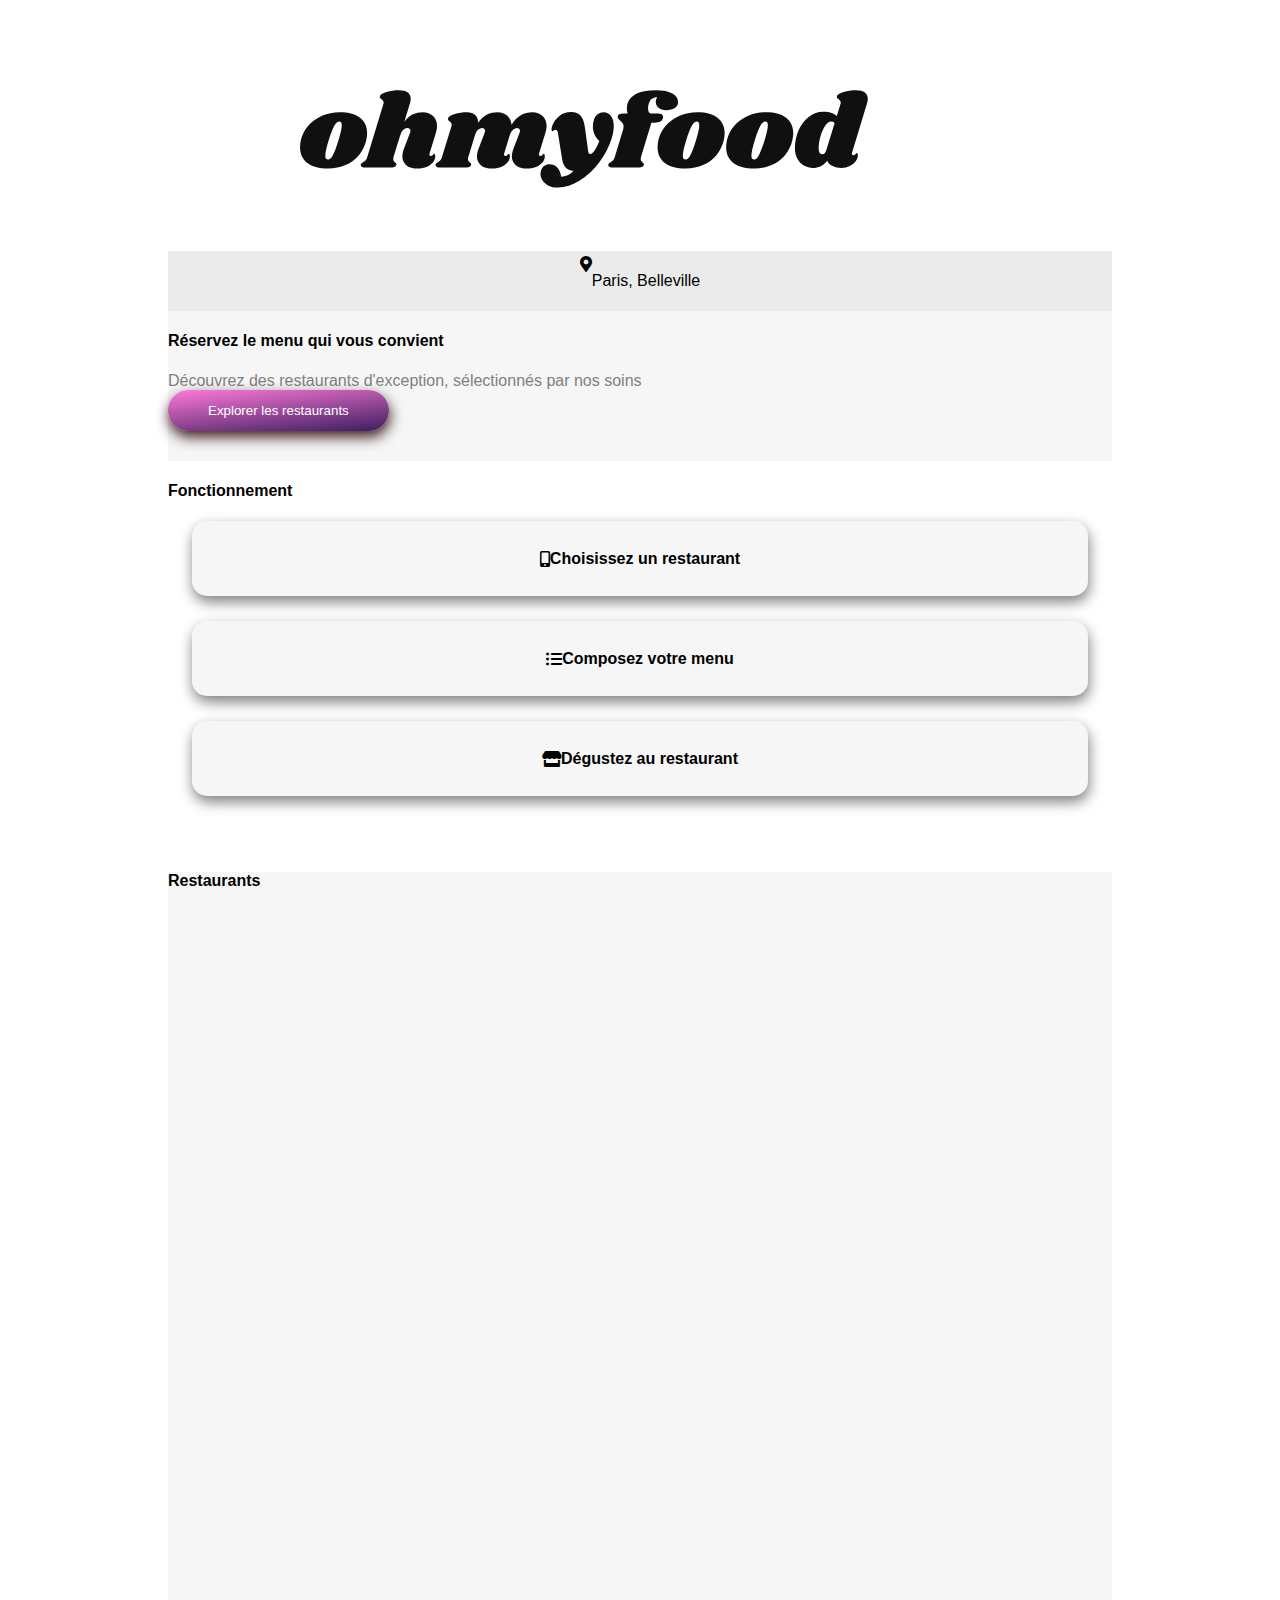
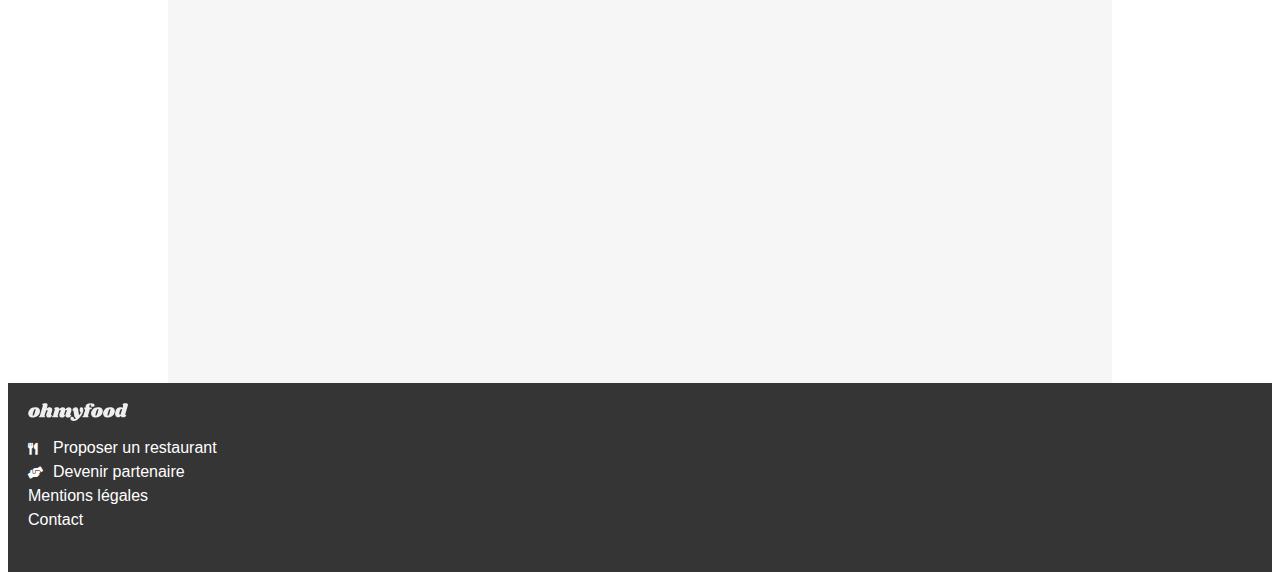
==== commit a405d6ab: "detail ok" ====
--- a/index.html
+++ b/index.html
@@ -31,7 +31,7 @@
           <p>Paris, Belleville</p>
       </div>
         <!--Texte-->
-        <h4>Réservez le menu qui vous convient</h4>       
+        <h4 class="local">Réservez le menu qui vous convient</h4>       
         <!--Texte plus petit-->
          <SPAN class="DETAILS"> Découvrez des restaurants d'exception, sélectionnés par nos soins <br></SPAN>
         <input class="button accueil" type="button" value="Explorer les restaurants">
@@ -41,7 +41,7 @@
       <!--FONCTIONNEMENT-->  
       <section class="FONCTIONNEMENT">
         
-        <h4>Fonctionnement</h4>
+        <h4 class="local1">Fonctionnement</h4>
         <div class="ETAPE">
 
           <span class="fac"><i class="fas fa-mobile-alt"></i><h4>Choisissez un restaurant</h4></span>
@@ -53,8 +53,8 @@
 
       </section>
       <!--Restaurant-->
-      <section class="CARTE index">
-        <h4>Restaurants</h4>
+      <section class="CARTE_index">
+        <h4 class="local1">Restaurants</h4>
         <div class="RESTAURANT">
          <a href="lapalettedugout.html">
           <article>
@@ -62,9 +62,9 @@
               <img src="images/restaurants/lapalettedugout.jpg">
            
             </div>
-            <div class="infos index">               
+            <div class="infos_index">               
               <h4>Nom de restaurant <br> 
-                <span class="DETAILS">Adresse</span>
+                <span class="DETAILSR">Adresse</span>
               </h4>
               <div class="coeur"> 
                 <i class="card__like fa-2x fa-heart far menu__like menu__like--noBg" aria-hidden="true"></i>
@@ -78,9 +78,9 @@
             <div class="PR">
               <img src="images/restaurants/lanoteenchante.jpg">
             </div>
-            <div class="infos index">               
+            <div class="infos_index">               
               <h4>Nom de restaurant <br> 
-                <span class="DETAILS">Adresse</span>
+                <span class="DETAILSR">Adresse</span>
               </h4>
               <div class="coeur"> 
                 <i class="card__like fa-2x fa-heart far menu__like menu__like--noBg" aria-hidden="true"></i>
@@ -97,7 +97,7 @@
             </div>
             <div class="infos index">               
               <h4>Nom de restaurant <br> 
-                <span class="DETAILS">Adresse</span>
+                <span class="DETAILSR">Adresse</span>
               </h4>
               <div class="coeur"> 
                 <i class="card__like fa-2x fa-heart far menu__like menu__like--noBg" aria-hidden="true"></i>
@@ -112,9 +112,9 @@
             <div class="PR">
               <img src="images/restaurants/ledelicedessens.jpg">
             </div>
-            <div class="infos index">               
+            <div class="infos_index">               
               <h4>Nom de restaurant <br> 
-                <span class="DETAILS">Adresse</span>
+                <span class="DETAILSR">Adresse</span>
               </h4>
               <div class="coeur"> 
                 <i class="card__like fa-2x fa-heart far menu__like menu__like--noBg" aria-hidden="true"></i>
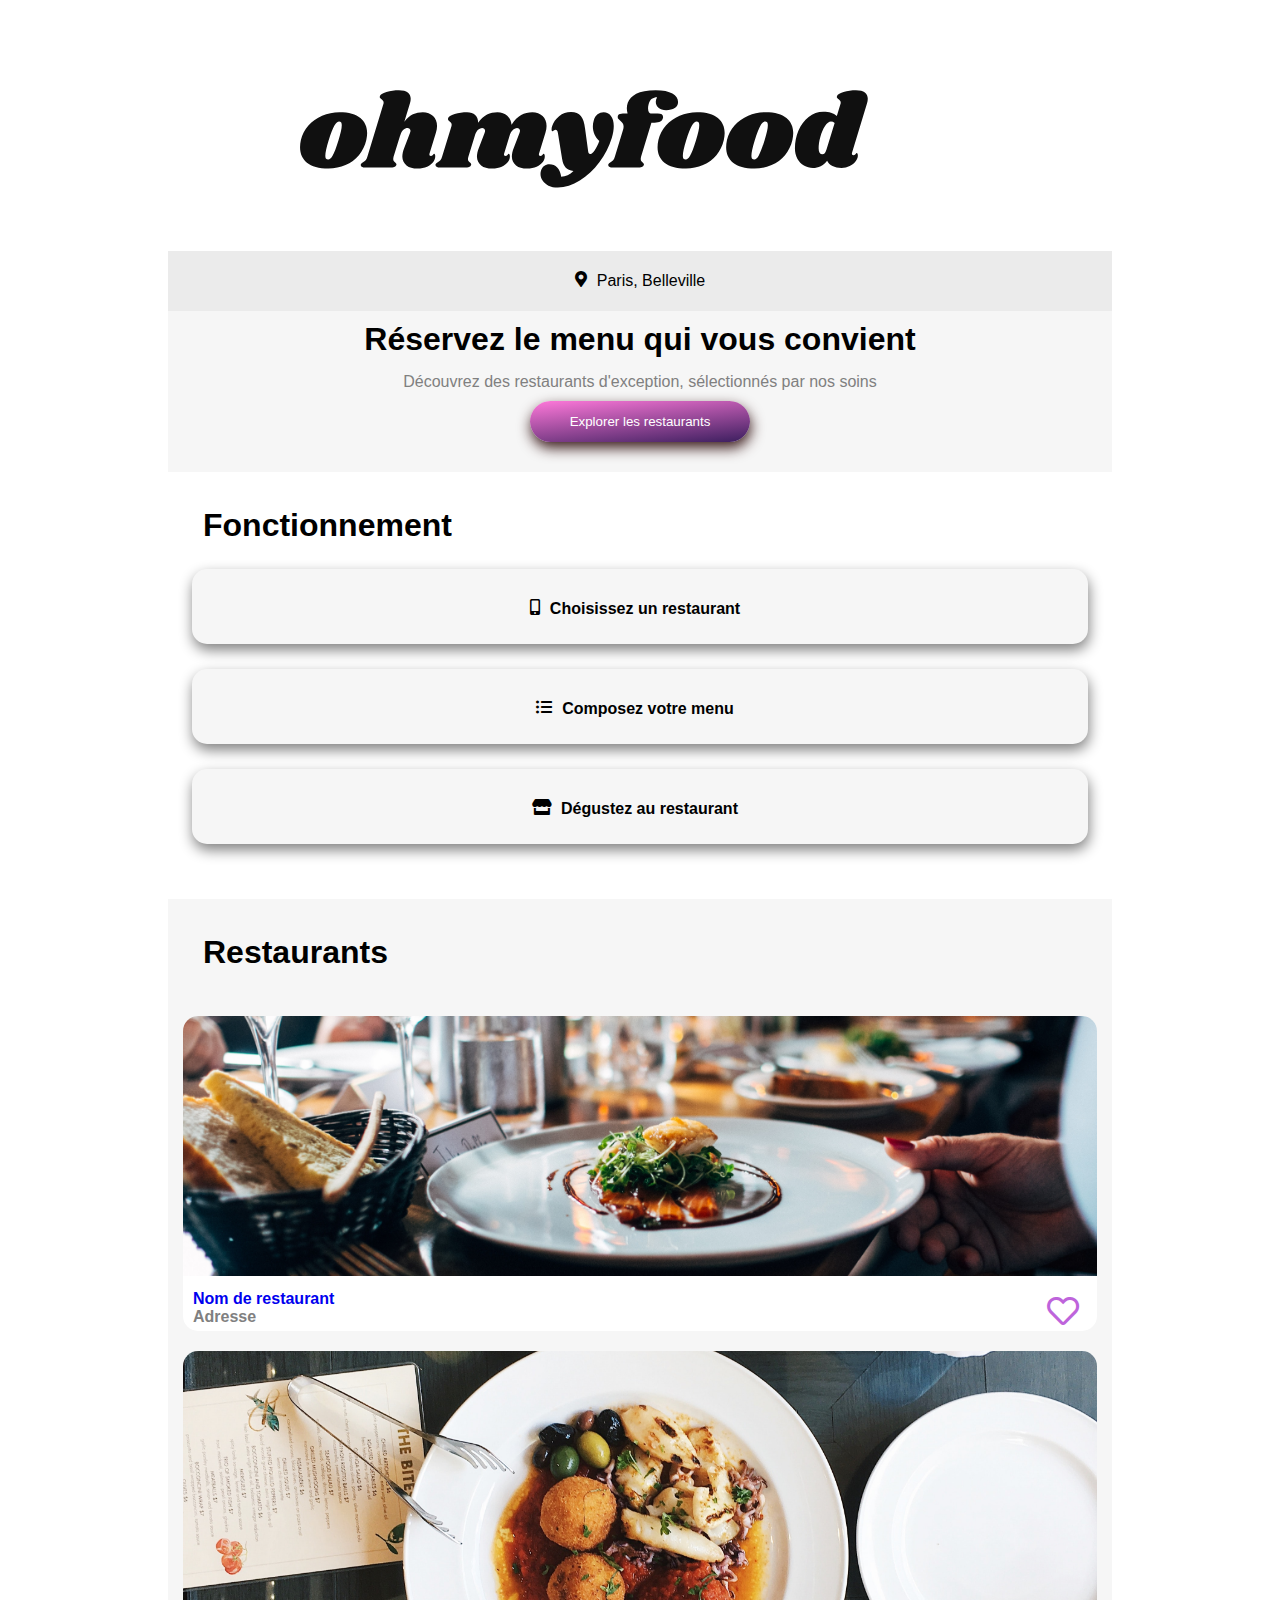
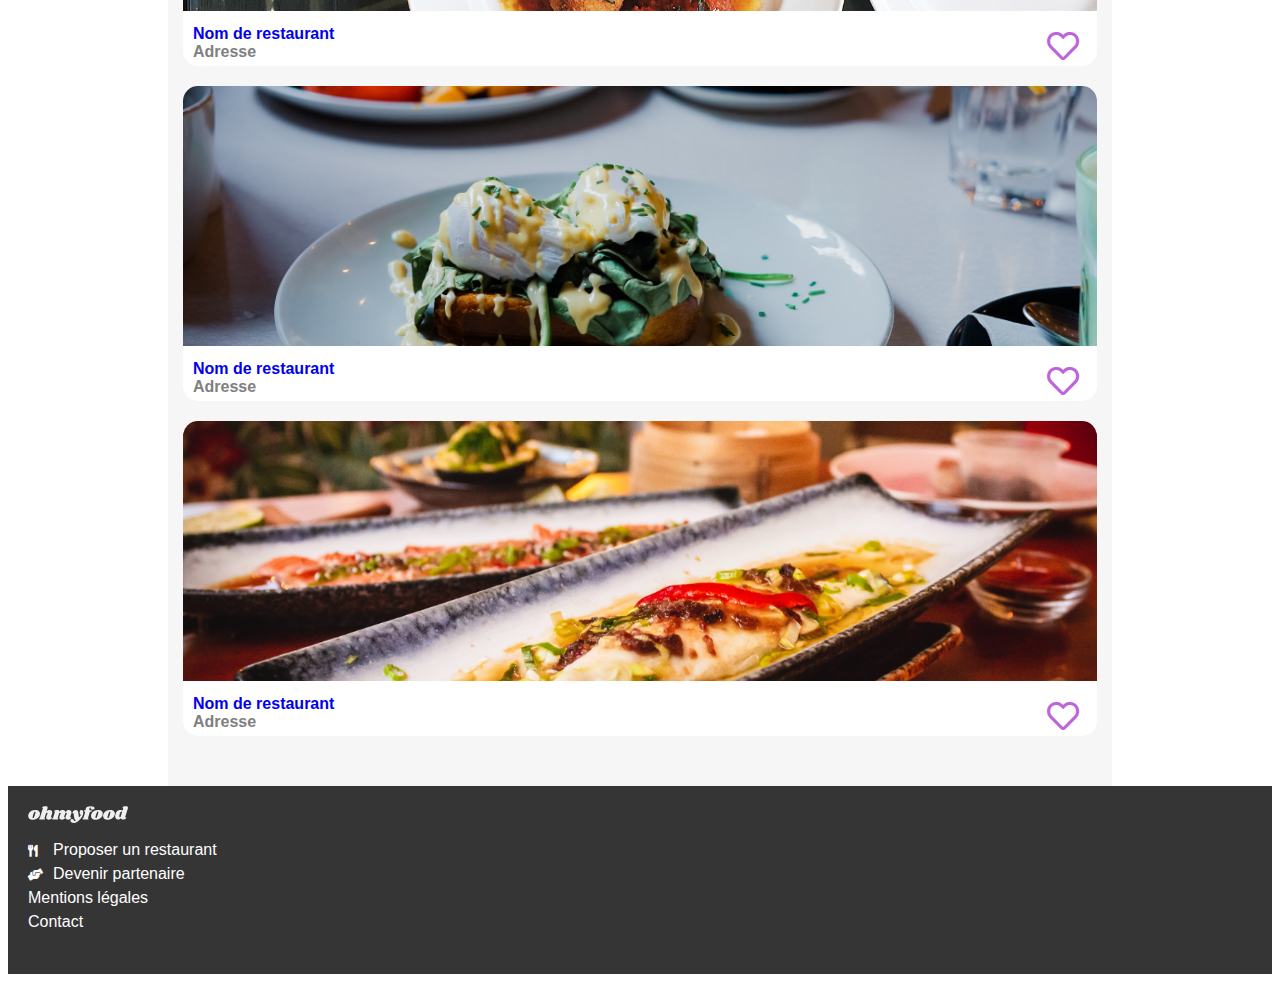
==== commit 9e9d3feb: "w3c ok" ====
--- a/index.html
+++ b/index.html
@@ -44,9 +44,9 @@
         <h4 class="local1">Fonctionnement</h4>
         <div class="ETAPE">
 
-          <span class="fac"><i class="fas fa-mobile-alt"></i><h4>Choisissez un restaurant</h4></span>
-          <span class="fac"><i class="fas fa-list-ul"></i><h4>Composez votre menu</h4></span>
-          <span class="fac"><i class="fas fa-store"></i><h4>Dégustez au restaurant</h4></span>
+          <div class="fac"><i class="fas fa-mobile-alt"></i><h4>Choisissez un restaurant</h4></div>
+          <div class="fac"><i class="fas fa-list-ul"></i><h4>Composez votre menu</h4></div>
+          <div class="fac"><i class="fas fa-store"></i><h4>Dégustez au restaurant</h4></div>
         
         </div>
 
@@ -59,7 +59,7 @@
          <a href="lapalettedugout.html">
           <article>
             <div class="PR">
-              <img src="images/restaurants/lapalettedugout.jpg">
+              <img src="images/restaurants/lapalettedugout.jpg" alt="restaurant">
            
             </div>
             <div class="infos_index">               
@@ -76,7 +76,7 @@
         <a href="lanoteenchnte.html">
           <article>
             <div class="PR">
-              <img src="images/restaurants/lanoteenchante.jpg">
+              <img src="images/restaurants/lanoteenchante.jpg" alt="restaurant">
             </div>
             <div class="infos_index">               
               <h4>Nom de restaurant <br> 
@@ -90,10 +90,10 @@
 
           </article>
         </a>
-        <a href="alafrancaise.html">
+        <a href="alafrancaise.html" >
           <article >
             <div class="PR">
-              <img src="images/restaurants/alafrancaise.jpg">
+              <img src="images/restaurants/alafrancaise.jpg" alt="restaurant">
             </div>
             <div class="infos index">               
               <h4>Nom de restaurant <br> 
@@ -110,7 +110,7 @@
         <a href="ledelicedessens.html">
           <article>
             <div class="PR">
-              <img src="images/restaurants/ledelicedessens.jpg">
+              <img src="images/restaurants/ledelicedessens.jpg" alt="restaurant">
             </div>
             <div class="infos_index">               
               <h4>Nom de restaurant <br> 
--- a/CSS/main.css
+++ b/CSS/main.css
@@ -79,7 +79,8 @@
     padding-right: 10px; }
 
 * {
-  font-family: 'Roboto',sans-serif; }
+  font-family: 'Roboto',sans-serif;
+  text-decoration: none; }
 
 h1 {
   font-family: 'Shrikhand',sans-serif;
@@ -90,23 +91,29 @@
   font-size: initial;
   position: relative; }
 
-.CONTAINER ARTICLE h4 {
-  width: 100px;
-  white-space: nowrap;
-  overflow: hidden;
-  text-overflow: ellipsis; }
+h4 {
+  margin: 0px 0px 5px 0px;
+  padding: 10px 10px 0px 10px;
+  text-decoration: none; }
 
 .loc {
   display: flex;
   justify-content: center;
   background-color: #ebebeb;
   padding: 5px; }
+
+.local {
+  font-size: xx-large;
+  text-align: center; }
+
+.local1 {
+  font-size: xx-large;
+  margin: 25px; }
 
 .CARTE {
   background-color: #f6f6f6;
   border-radius: 30px 30px 0px 0px;
   padding: 10px;
-  overflow: overlay;
   position: relative; }
 
 #TITRE {
@@ -136,7 +143,14 @@
 
 section {
   padding-bottom: 30px;
-  background-color: #f6f6f6; }
+  background-color: #f6f6f6;
+  display: flex;
+  flex-direction: column; }
+
+.local__icon {
+  position: relative;
+  top: 15px;
+  margin-right: 10px; }
 
 .CONTAINER {
   margin-bottom: 30px; }
@@ -144,30 +158,21 @@
 article {
   background-color: white;
   border-radius: 15px;
-  margin-bottom: 13px;
-  overflow: hidden;
-  display: flex;
-  justify-content: space-between;
-  transform: scale(0);
-  animation: slide 3s;
-  animation-fill-mode: both;
-  box-shadow: 0 0 10px #0000002e; }
-  article h4 {
-    margin: 0px 0px 5px 0px;
-    padding: 10px 10px 0px 10px; }
-
-.CONTAINER article:hover .coche {
-  animation: app 0.35s linear;
-  display: inherit; }
-.CONTAINER article:hover i {
-  animation: rot 0.5s linear; }
-
-.infos {
-  width: 90%;
-  padding: 0px 10px 10px 10px; }
+  margin: 20px 15px;
+  overflow: hidden; }
+
+.infos_index {
+  display: flex;
+  justify-content: space-between; }
 
 .DETAILS {
-  color: grey; }
+  color: grey;
+  margin: 10px;
+  text-align: center; }
+
+.DETAILSR {
+  color: grey;
+  text-align: center; }
 
 .PRIX {
   font-weight: bold;
@@ -199,7 +204,9 @@
   background-color: white; }
 
 .index {
-  border-radius: 0px; }
+  border-radius: 0px;
+  display: flex;
+  justify-content: space-between; }
 
 .fac {
   display: flex;
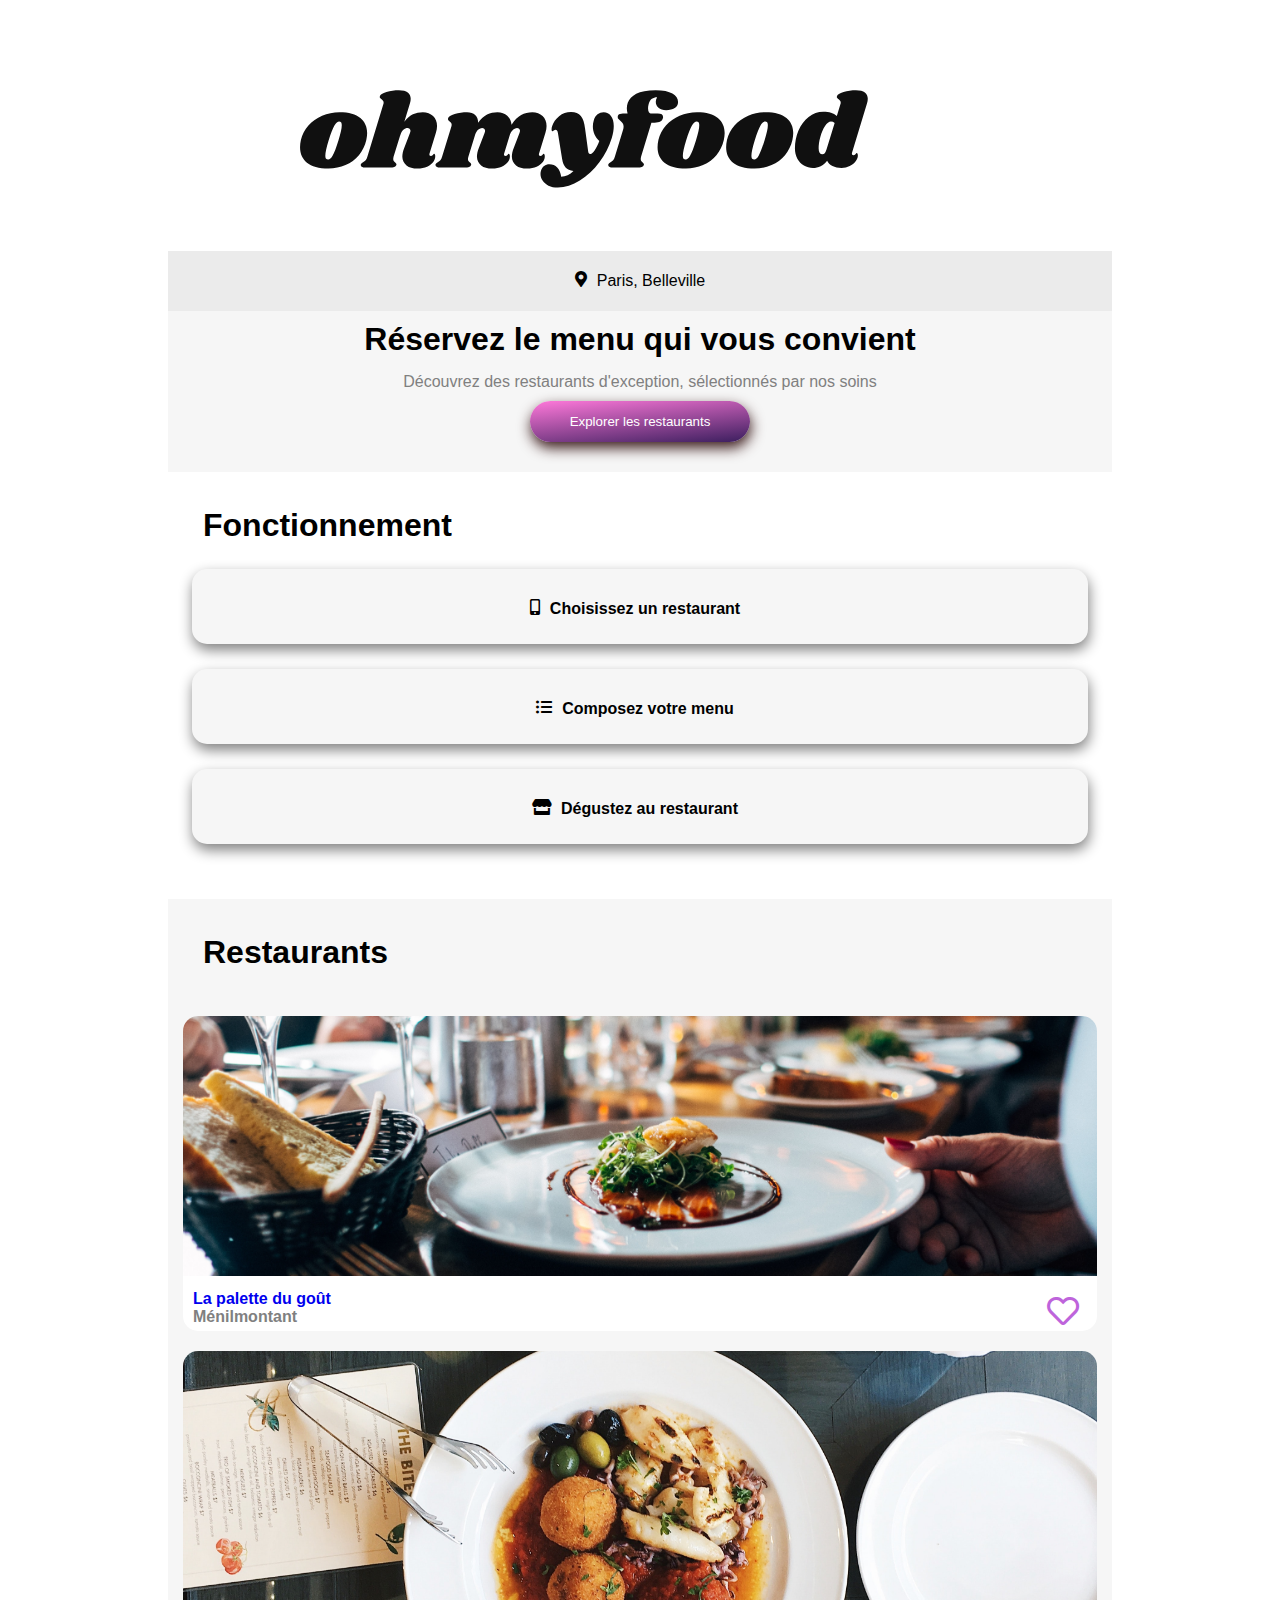
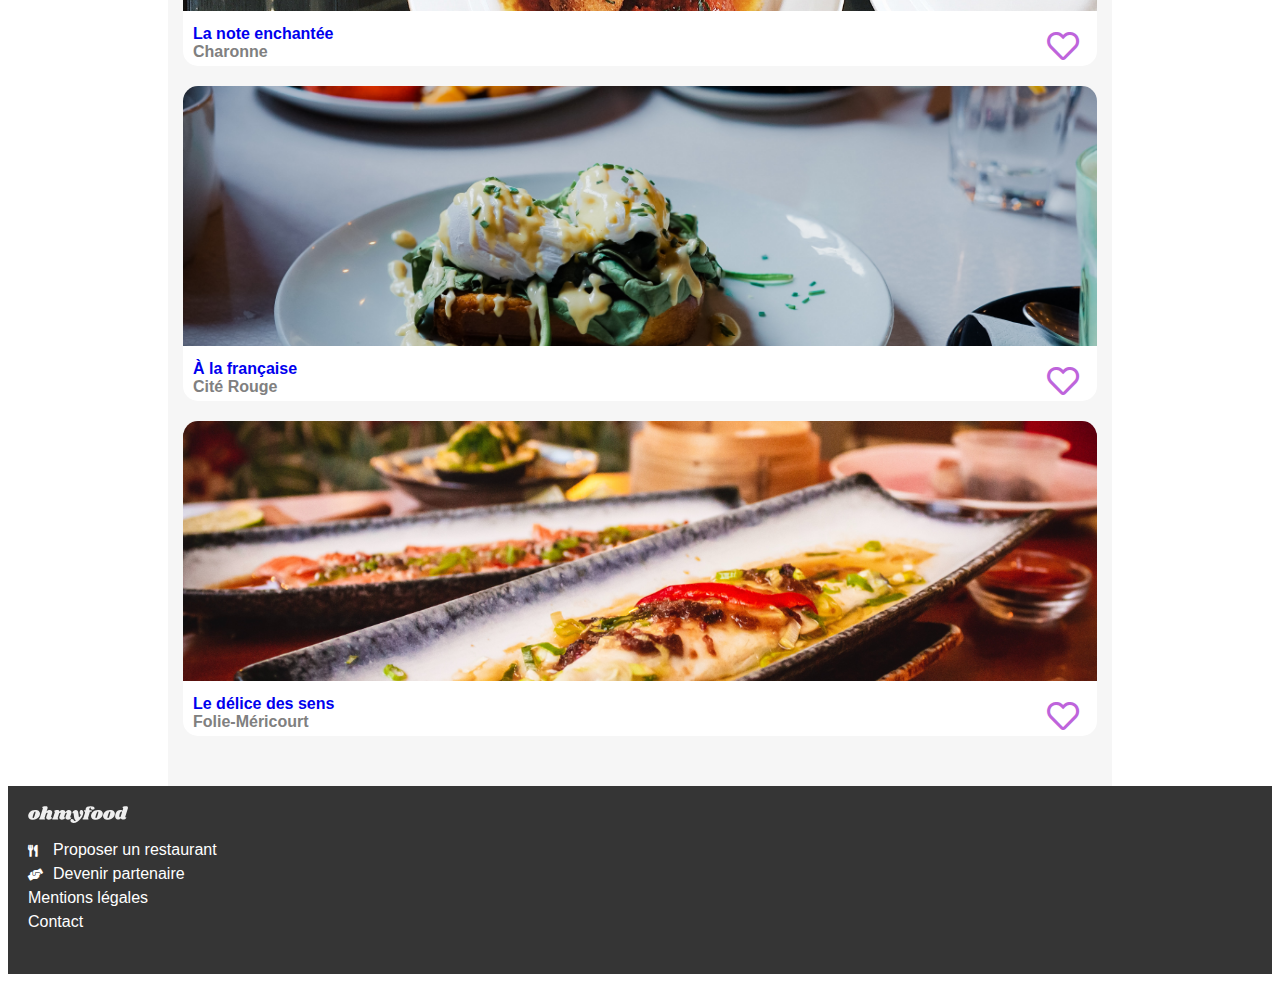
==== commit baaac505: "data index ok" ====
--- a/index.html
+++ b/index.html
@@ -63,8 +63,8 @@
            
             </div>
             <div class="infos_index">               
-              <h4>Nom de restaurant <br> 
-                <span class="DETAILSR">Adresse</span>
+              <h4>La palette du goût  <br> 
+                <span class="DETAILSR">Ménilmontant</span>
               </h4>
               <div class="coeur"> 
                 <i class="card__like fa-2x fa-heart far menu__like menu__like--noBg" aria-hidden="true"></i>
@@ -79,8 +79,8 @@
               <img src="images/restaurants/lanoteenchante.jpg" alt="restaurant">
             </div>
             <div class="infos_index">               
-              <h4>Nom de restaurant <br> 
-                <span class="DETAILSR">Adresse</span>
+              <h4>La note enchantée <br> 
+                <span class="DETAILSR">Charonne</span>
               </h4>
               <div class="coeur"> 
                 <i class="card__like fa-2x fa-heart far menu__like menu__like--noBg" aria-hidden="true"></i>
@@ -96,8 +96,8 @@
               <img src="images/restaurants/alafrancaise.jpg" alt="restaurant">
             </div>
             <div class="infos index">               
-              <h4>Nom de restaurant <br> 
-                <span class="DETAILSR">Adresse</span>
+              <h4>À la française <br>  
+                <span class="DETAILSR">Cité Rouge</span>
               </h4>
               <div class="coeur"> 
                 <i class="card__like fa-2x fa-heart far menu__like menu__like--noBg" aria-hidden="true"></i>
@@ -113,8 +113,8 @@
               <img src="images/restaurants/ledelicedessens.jpg" alt="restaurant">
             </div>
             <div class="infos_index">               
-              <h4>Nom de restaurant <br> 
-                <span class="DETAILSR">Adresse</span>
+              <h4>Le délice des sens <br> 
+                <span class="DETAILSR">Folie-Méricourt</span>
               </h4>
               <div class="coeur"> 
                 <i class="card__like fa-2x fa-heart far menu__like menu__like--noBg" aria-hidden="true"></i>
